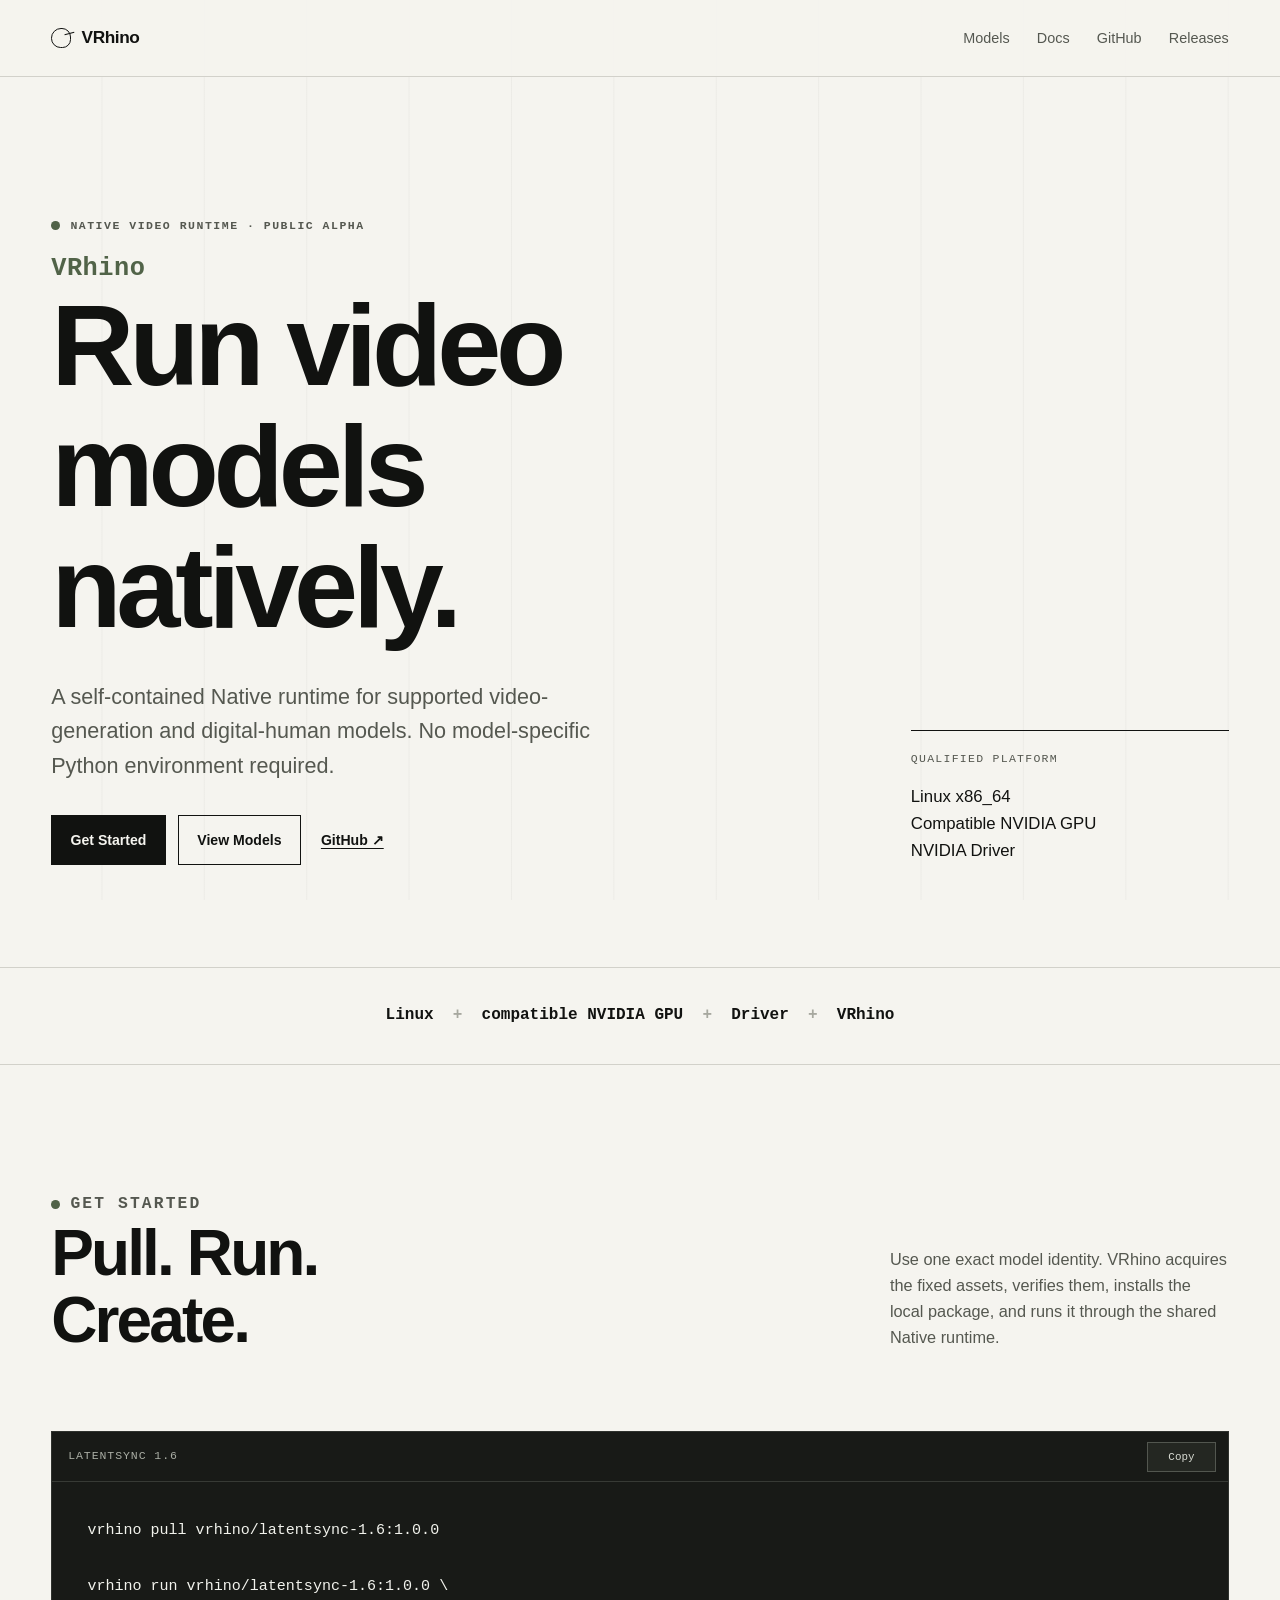
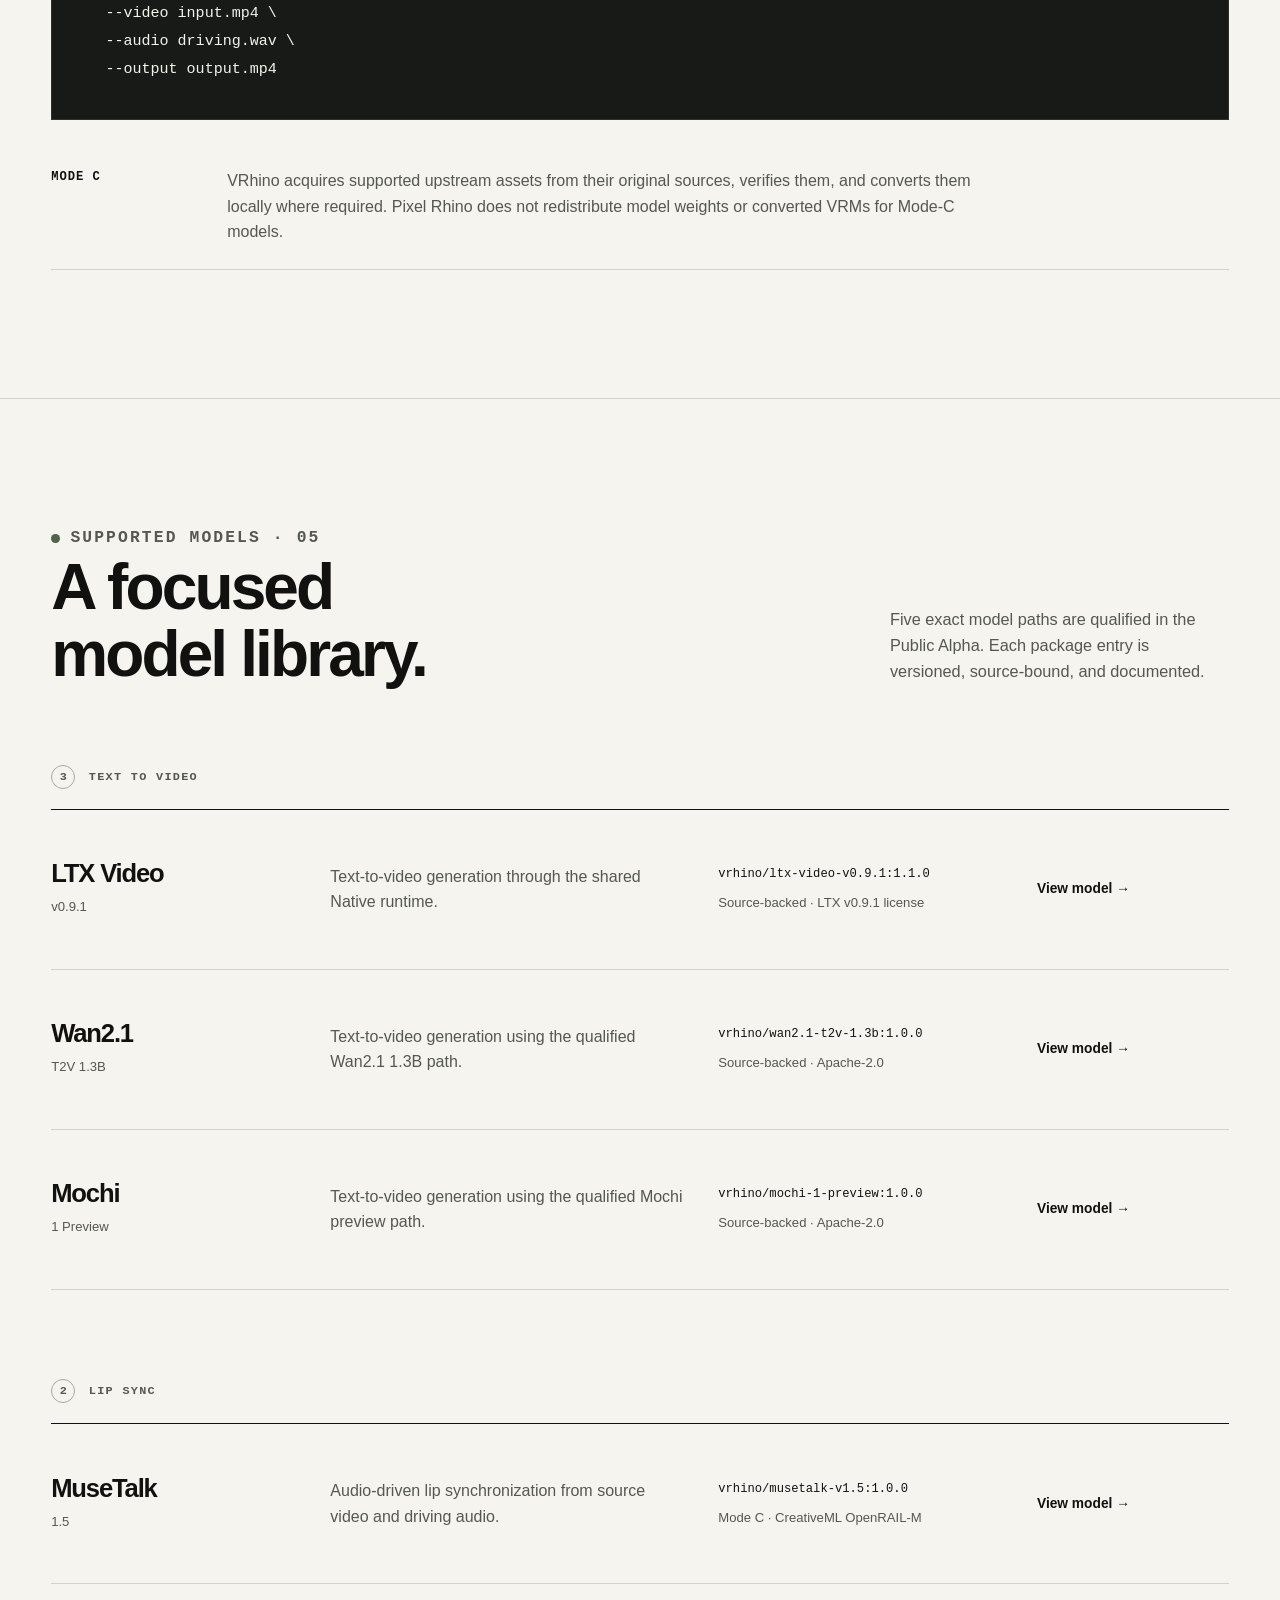
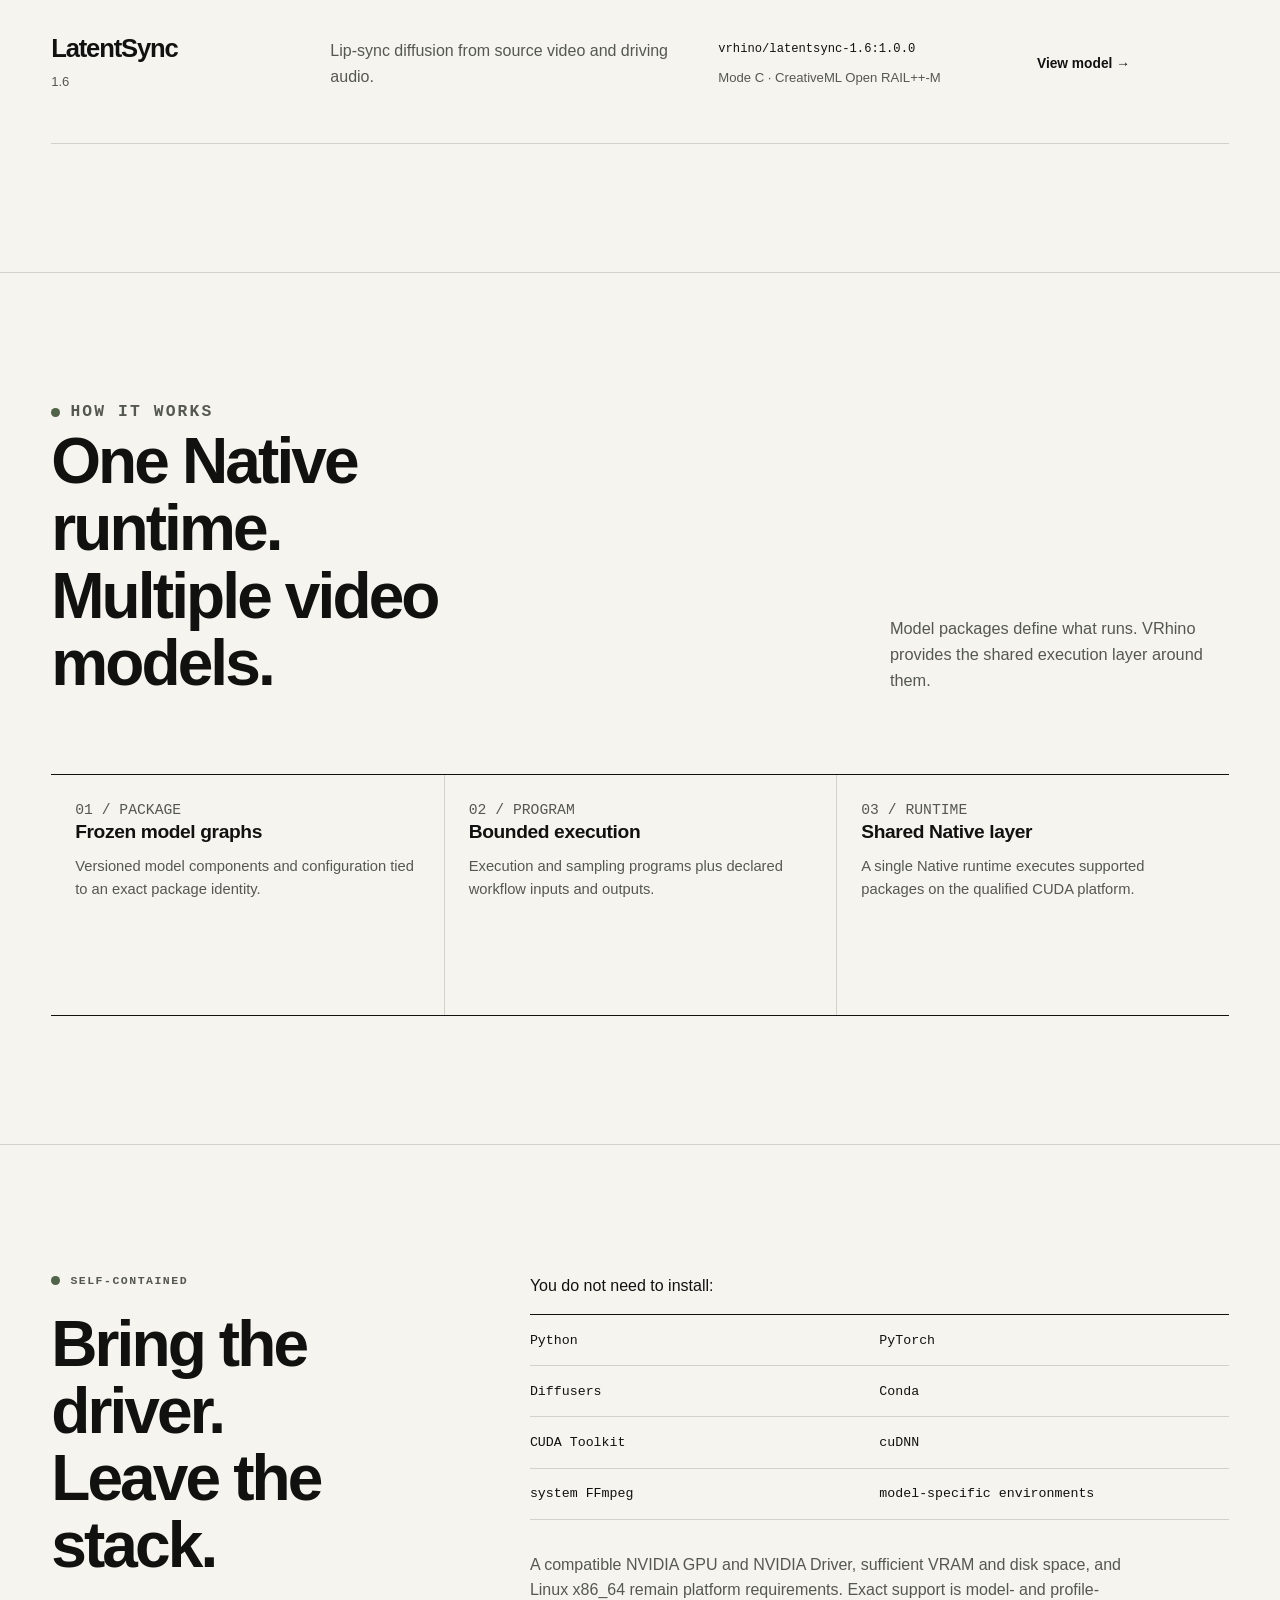
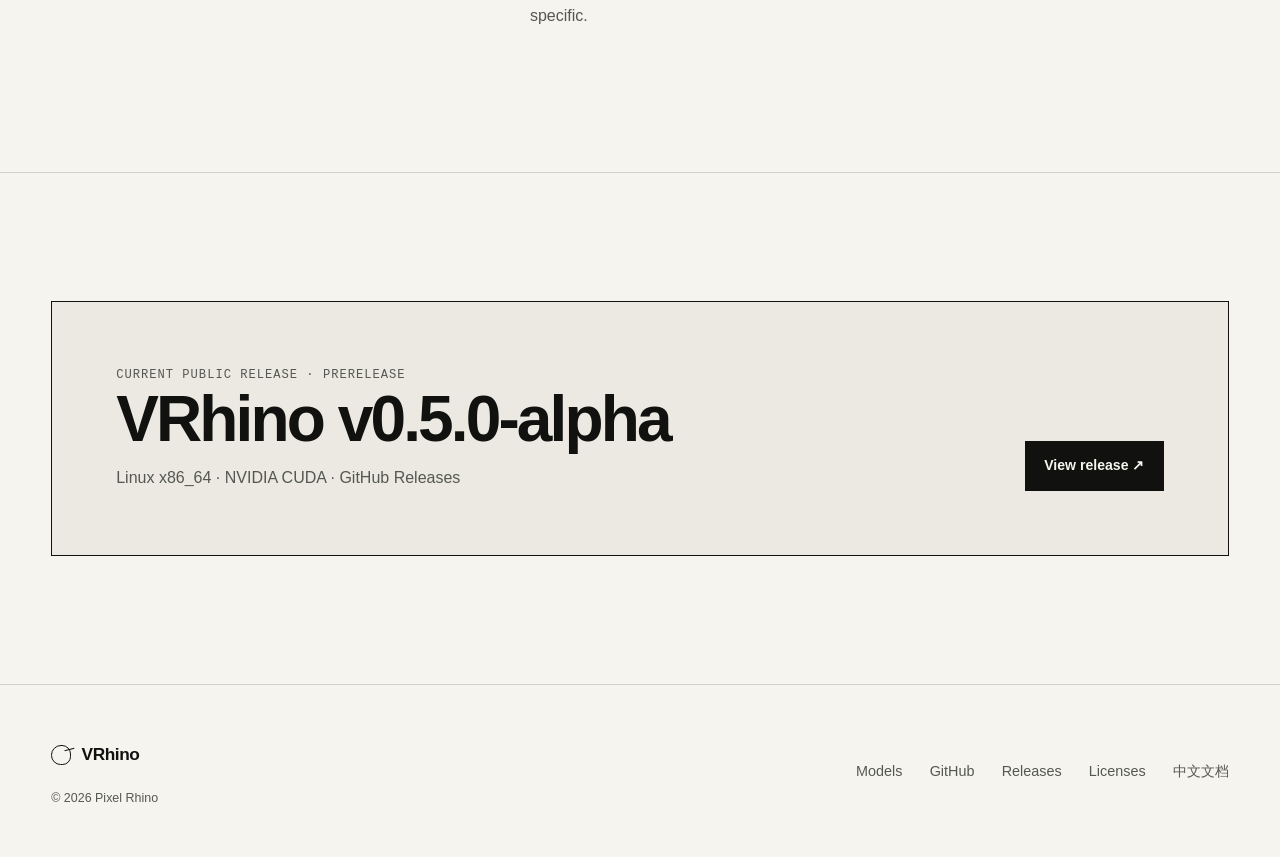
==== index.html @ a93d7f77 "site: launch VRhino website" ====
<!doctype html>
<html lang="en">
  <head>
    <meta charset="utf-8">
    <meta name="viewport" content="width=device-width, initial-scale=1">
    <title>VRhino — Native Runtime for Video Models</title>
    <meta name="description" content="Run supported video-generation and digital-human models through a self-contained Native runtime without Python or PyTorch.">
    <meta property="og:type" content="website">
    <meta property="og:site_name" content="VRhino">
    <meta property="og:title" content="VRhino — Native Runtime for Video Models">
    <meta property="og:description" content="Run supported video-generation and digital-human models through a self-contained Native runtime without Python or PyTorch.">
    <meta property="og:url" content="https://pixelrhino-ai.github.io/">
    <link rel="canonical" href="https://pixelrhino-ai.github.io/">
    <link rel="stylesheet" href="/assets/css/main.css">
    <script src="/assets/js/site.js" defer></script>
  </head>
  <body>
    <a class="skip-link" href="#main-content">Skip to content</a>
    <header class="site-header">
      <nav class="nav-shell" aria-label="Primary navigation">
        <a class="brand" href="/" aria-label="VRhino home"><span class="brand-mark" aria-hidden="true"></span>VRhino</a>
        <ul class="nav-links">
          <li><a href="#models">Models</a></li>
          <li><a href="https://github.com/pixelrhino-ai/vrhino">Docs</a></li>
          <li><a href="https://github.com/pixelrhino-ai/vrhino">GitHub</a></li>
          <li><a href="https://github.com/pixelrhino-ai/vrhino/releases">Releases</a></li>
        </ul>
      </nav>
    </header>

    <main id="main-content">
      <section class="hero shell" aria-labelledby="hero-title">
        <p class="eyebrow">Native video runtime · Public Alpha</p>
        <div class="hero-grid">
          <div>
            <h1 id="hero-title"><span class="hero-title-product">VRhino</span>Run video models natively.</h1>
            <p class="hero-copy">A self-contained Native runtime for supported video-generation and digital-human models. No model-specific Python environment required.</p>
            <div class="button-row">
              <a class="button" href="#get-started">Get Started</a>
              <a class="button button-secondary" href="#models">View Models</a>
              <a class="text-link" href="https://github.com/pixelrhino-ai/vrhino">GitHub ↗</a>
            </div>
          </div>
          <aside class="hero-aside" aria-label="Platform scope">
            <p class="aside-label">Qualified platform</p>
            <p>Linux x86_64<br>Compatible NVIDIA GPU<br>NVIDIA Driver</p>
          </aside>
        </div>
      </section>

      <div class="platform-strip">
        <div class="shell">
          <p class="platform-equation" aria-label="Linux plus compatible NVIDIA GPU plus Driver plus VRhino">
            <span>Linux</span><span aria-hidden="true">+</span><span>compatible NVIDIA GPU</span><span aria-hidden="true">+</span><span>Driver</span><span aria-hidden="true">+</span><span>VRhino</span>
          </p>
        </div>
      </div>

      <section class="section shell" id="get-started" aria-labelledby="get-started-title">
        <div class="section-heading">
          <div>
            <p class="eyebrow">Get started</p>
            <h2 id="get-started-title">Pull. Run. Create.</h2>
          </div>
          <p>Use one exact model identity. VRhino acquires the fixed assets, verifies them, installs the local package, and runs it through the shared Native runtime.</p>
        </div>
        <div class="terminal" data-copy>
          <div class="terminal-bar"><span>LatentSync 1.6</span><span class="terminal-dots" aria-hidden="true"><span></span><span></span><span></span></span></div>
          <pre><code>vrhino pull vrhino/latentsync-1.6:1.0.0

vrhino run vrhino/latentsync-1.6:1.0.0 \
  --video input.mp4 \
  --audio driving.wav \
  --output output.mp4</code></pre>
        </div>
        <div class="mode-note">
          <strong>Mode C</strong>
          <p>VRhino acquires supported upstream assets from their original sources, verifies them, and converts them locally where required. Pixel Rhino does not redistribute model weights or converted VRMs for Mode-C models.</p>
        </div>
      </section>

      <section class="section section-rule" id="models" aria-labelledby="models-title">
        <div class="shell">
          <div class="section-heading">
            <div>
              <p class="eyebrow">Supported models · 05</p>
              <h2 id="models-title">A focused model library.</h2>
            </div>
            <p>Five exact model paths are qualified in the Public Alpha. Each package entry is versioned, source-bound, and documented.</p>
          </div>

          <div class="category-block">
            <h3 class="category-heading"><span class="category-count" aria-hidden="true">3</span>TEXT TO VIDEO</h3>
            <div class="model-list">
              <article class="model-card">
                <div><h3><a href="/models/ltx-video/">LTX Video</a></h3><span class="model-version">v0.9.1</span></div>
                <p class="model-description">Text-to-video generation through the shared Native runtime.</p>
                <div><p class="model-identity">vrhino/ltx-video-v0.9.1:1.1.0</p><p class="model-meta">Source-backed · LTX v0.9.1 license</p></div>
                <a class="model-arrow" href="/models/ltx-video/" aria-label="View LTX Video details">View model →</a>
              </article>
              <article class="model-card">
                <div><h3><a href="/models/wan2.1/">Wan2.1</a></h3><span class="model-version">T2V 1.3B</span></div>
                <p class="model-description">Text-to-video generation using the qualified Wan2.1 1.3B path.</p>
                <div><p class="model-identity">vrhino/wan2.1-t2v-1.3b:1.0.0</p><p class="model-meta">Source-backed · Apache-2.0</p></div>
                <a class="model-arrow" href="/models/wan2.1/" aria-label="View Wan2.1 details">View model →</a>
              </article>
              <article class="model-card">
                <div><h3><a href="/models/mochi/">Mochi</a></h3><span class="model-version">1 Preview</span></div>
                <p class="model-description">Text-to-video generation using the qualified Mochi preview path.</p>
                <div><p class="model-identity">vrhino/mochi-1-preview:1.0.0</p><p class="model-meta">Source-backed · Apache-2.0</p></div>
                <a class="model-arrow" href="/models/mochi/" aria-label="View Mochi details">View model →</a>
              </article>
            </div>
          </div>

          <div class="category-block">
            <h3 class="category-heading"><span class="category-count" aria-hidden="true">2</span>LIP SYNC</h3>
            <div class="model-list">
              <article class="model-card">
                <div><h3><a href="/models/musetalk/">MuseTalk</a></h3><span class="model-version">1.5</span></div>
                <p class="model-description">Audio-driven lip synchronization from source video and driving audio.</p>
                <div><p class="model-identity">vrhino/musetalk-v1.5:1.0.0</p><p class="model-meta">Mode C · CreativeML OpenRAIL-M</p></div>
                <a class="model-arrow" href="/models/musetalk/" aria-label="View MuseTalk details">View model →</a>
              </article>
              <article class="model-card">
                <div><h3><a href="/models/latentsync/">LatentSync</a></h3><span class="model-version">1.6</span></div>
                <p class="model-description">Lip-sync diffusion from source video and driving audio.</p>
                <div><p class="model-identity">vrhino/latentsync-1.6:1.0.0</p><p class="model-meta">Mode C · CreativeML Open RAIL++-M</p></div>
                <a class="model-arrow" href="/models/latentsync/" aria-label="View LatentSync details">View model →</a>
              </article>
            </div>
          </div>
        </div>
      </section>

      <section class="section section-rule" aria-labelledby="runtime-title">
        <div class="shell">
          <div class="section-heading">
            <div>
              <p class="eyebrow">How it works</p>
              <h2 id="runtime-title">One Native runtime. Multiple video models.</h2>
            </div>
            <p>Model packages define what runs. VRhino provides the shared execution layer around them.</p>
          </div>
          <div class="architecture-grid">
            <article class="architecture-item">
              <p class="architecture-number">01 / PACKAGE</p>
              <h3>Frozen model graphs</h3>
              <p>Versioned model components and configuration tied to an exact package identity.</p>
            </article>
            <article class="architecture-item">
              <p class="architecture-number">02 / PROGRAM</p>
              <h3>Bounded execution</h3>
              <p>Execution and sampling programs plus declared workflow inputs and outputs.</p>
            </article>
            <article class="architecture-item">
              <p class="architecture-number">03 / RUNTIME</p>
              <h3>Shared Native layer</h3>
              <p>A single Native runtime executes supported packages on the qualified CUDA platform.</p>
            </article>
          </div>
        </div>
      </section>

      <section class="section section-rule" aria-labelledby="self-contained-title">
        <div class="shell no-install">
          <div>
            <p class="eyebrow">Self-contained</p>
            <h2 id="self-contained-title">Bring the driver. Leave the stack.</h2>
          </div>
          <div>
            <p>You do not need to install:</p>
            <ul class="dependency-grid">
              <li>Python</li>
              <li>PyTorch</li>
              <li>Diffusers</li>
              <li>Conda</li>
              <li>CUDA Toolkit</li>
              <li>cuDNN</li>
              <li>system FFmpeg</li>
              <li>model-specific environments</li>
            </ul>
            <p class="requirement-note">A compatible NVIDIA GPU and NVIDIA Driver, sufficient VRAM and disk space, and Linux x86_64 remain platform requirements. Exact support is model- and profile-specific.</p>
          </div>
        </div>
      </section>

      <section class="section section-rule" aria-labelledby="release-title">
        <div class="shell">
          <div class="release-panel">
            <div>
              <p class="release-meta">Current public release · Prerelease</p>
              <h2 id="release-title">VRhino v0.5.0-alpha</h2>
              <p>Linux x86_64 · NVIDIA CUDA · GitHub Releases</p>
            </div>
            <a class="button" href="https://github.com/pixelrhino-ai/vrhino/releases/tag/v0.5.0-alpha">View release ↗</a>
          </div>
        </div>
      </section>
    </main>

    <footer class="site-footer">
      <div class="shell footer-grid">
        <div>
          <a class="brand" href="/" aria-label="VRhino home"><span class="brand-mark" aria-hidden="true"></span>VRhino</a>
          <p class="footer-meta">© 2026 Pixel Rhino</p>
        </div>
        <ul class="footer-links">
          <li><a href="/models/">Models</a></li>
          <li><a href="https://github.com/pixelrhino-ai/vrhino">GitHub</a></li>
          <li><a href="https://github.com/pixelrhino-ai/vrhino/releases">Releases</a></li>
          <li><a href="https://github.com/pixelrhino-ai/vrhino/blob/4c1773b8f5300881dd2dc7cef0f7295a187a3596/licenses/VRHINO-BINARY-LICENSE.txt">Licenses</a></li>
          <li><a href="https://github.com/pixelrhino-ai/vrhino/blob/4c1773b8f5300881dd2dc7cef0f7295a187a3596/README.zh-CN.md" lang="zh-CN">中文文档</a></li>
        </ul>
      </div>
    </footer>
  </body>
</html>
---- assets/css/main.css ----
:root {
  color-scheme: light;
  --paper: #f5f4ef;
  --paper-strong: #ebe9e1;
  --ink: #111210;
  --ink-soft: #555850;
  --line: #d2d1ca;
  --line-strong: #a7a89f;
  --accent: #516348;
  --accent-soft: #e4e9df;
  --code: #181a17;
  --code-ink: #f2f3ed;
  --max-width: 1180px;
  --page-pad: clamp(1.25rem, 4vw, 4rem);
  --section-space: clamp(5rem, 10vw, 9rem);
  --sans: Inter, ui-sans-serif, -apple-system, BlinkMacSystemFont, "Segoe UI", sans-serif;
  --mono: "SFMono-Regular", Consolas, "Liberation Mono", monospace;
}

*,
*::before,
*::after {
  box-sizing: border-box;
}

html {
  scroll-behavior: smooth;
  scroll-padding-top: 6rem;
}

body {
  margin: 0;
  background: var(--paper);
  color: var(--ink);
  font-family: var(--sans);
  font-size: 1rem;
  line-height: 1.6;
  text-rendering: optimizeLegibility;
  -webkit-font-smoothing: antialiased;
}

body::before {
  position: fixed;
  z-index: -1;
  inset: 0;
  background-image: linear-gradient(to right, transparent calc(100% - 1px), rgba(17, 18, 16, 0.035) 1px);
  background-size: max(5rem, 8vw) 100%;
  content: "";
  pointer-events: none;
}

::selection {
  background: #cbd4c3;
  color: var(--ink);
}

a {
  color: inherit;
  text-decoration-thickness: 1px;
  text-underline-offset: 0.22em;
}

a:hover {
  color: var(--accent);
}

a:focus-visible,
button:focus-visible {
  border-radius: 2px;
  outline: 3px solid var(--accent);
  outline-offset: 4px;
}

img,
svg {
  display: block;
  max-width: 100%;
}

button,
input {
  font: inherit;
}

h1,
h2,
h3,
p,
ul,
dl,
dd,
pre {
  margin-top: 0;
}

h1,
h2,
h3 {
  font-weight: 560;
  letter-spacing: -0.045em;
  line-height: 1.05;
}

h1 {
  font-size: clamp(3.5rem, 9vw, 8.5rem);
}

h2 {
  font-size: clamp(2.25rem, 5vw, 4.75rem);
}

h3 {
  font-size: clamp(1.35rem, 2vw, 1.8rem);
}

code,
pre {
  font-family: var(--mono);
  font-variant-ligatures: none;
}

.skip-link {
  position: fixed;
  z-index: 100;
  top: 0.75rem;
  left: 0.75rem;
  padding: 0.65rem 0.9rem;
  transform: translateY(-160%);
  border: 1px solid var(--ink);
  background: var(--paper);
  color: var(--ink);
}

.skip-link:focus {
  transform: translateY(0);
}

.site-header {
  position: relative;
  z-index: 20;
  border-bottom: 1px solid var(--line);
  background: rgba(245, 244, 239, 0.94);
}

.nav-shell,
.shell {
  width: min(100%, calc(var(--max-width) + 2 * var(--page-pad)));
  margin-inline: auto;
  padding-inline: var(--page-pad);
}

.nav-shell {
  display: flex;
  min-height: 4.75rem;
  align-items: center;
  justify-content: space-between;
  gap: 2rem;
}

.brand {
  display: inline-flex;
  min-height: 2.75rem;
  align-items: center;
  gap: 0.65rem;
  font-size: 1.08rem;
  font-weight: 700;
  letter-spacing: -0.025em;
  text-decoration: none;
}

.brand-mark {
  position: relative;
  width: 1.25rem;
  height: 1.25rem;
  border: 1px solid var(--ink);
  border-radius: 50% 45% 42% 48%;
}

.brand-mark::after {
  position: absolute;
  top: 0.22rem;
  right: -0.32rem;
  width: 0.62rem;
  height: 0.34rem;
  transform: rotate(-15deg);
  border-top: 1px solid var(--ink);
  content: "";
}

.nav-links,
.footer-links,
.inline-links {
  display: flex;
  align-items: center;
  flex-wrap: wrap;
  gap: 0.45rem 1.7rem;
  margin: 0;
  padding: 0;
  list-style: none;
}

.nav-links a,
.footer-links a {
  color: var(--ink-soft);
  font-size: 0.9rem;
  font-weight: 540;
  text-decoration: none;
}

.nav-links a:hover,
.footer-links a:hover {
  color: var(--ink);
}

.eyebrow {
  display: flex;
  align-items: center;
  gap: 0.65rem;
  margin-bottom: 1.35rem;
  color: var(--ink-soft);
  font-family: var(--mono);
  font-size: 0.72rem;
  font-weight: 600;
  letter-spacing: 0.13em;
  line-height: 1.4;
  text-transform: uppercase;
}

.eyebrow::before {
  width: 0.55rem;
  height: 0.55rem;
  border-radius: 50%;
  background: var(--accent);
  content: "";
}

.hero {
  padding-top: clamp(5rem, 11vw, 10rem);
  padding-bottom: clamp(4rem, 8vw, 7rem);
}

.hero-grid {
  display: grid;
  grid-template-columns: minmax(0, 1fr) minmax(15rem, 0.42fr);
  align-items: end;
  gap: clamp(3rem, 8vw, 8rem);
}

.hero h1 {
  max-width: 10ch;
  margin-bottom: 2rem;
}

.hero-title-product {
  display: block;
  margin-bottom: 0.15em;
  color: var(--accent);
  font-family: var(--mono);
  font-size: 0.22em;
  font-weight: 600;
  letter-spacing: 0.02em;
  line-height: 1;
}

.hero-copy {
  max-width: 36rem;
  margin-bottom: 2rem;
  color: var(--ink-soft);
  font-size: clamp(1.08rem, 1.7vw, 1.35rem);
}

.hero-aside {
  padding-top: 1.15rem;
  border-top: 1px solid var(--ink);
}

.aside-label {
  margin-bottom: 1rem;
  color: var(--ink-soft);
  font-family: var(--mono);
  font-size: 0.72rem;
  letter-spacing: 0.11em;
  text-transform: uppercase;
}

.hero-aside p:last-child {
  margin-bottom: 0;
  font-size: 1.05rem;
}

.button-row {
  display: flex;
  align-items: center;
  flex-wrap: wrap;
  gap: 0.75rem;
}

.button {
  display: inline-flex;
  min-height: 3.1rem;
  align-items: center;
  justify-content: center;
  padding: 0.7rem 1.15rem;
  border: 1px solid var(--ink);
  background: var(--ink);
  color: var(--paper);
  font-size: 0.88rem;
  font-weight: 650;
  text-decoration: none;
}

.button:hover {
  background: var(--accent);
  color: #fff;
}

.button-secondary {
  background: transparent;
  color: var(--ink);
}

.button-secondary:hover {
  border-color: var(--accent);
  background: var(--accent-soft);
  color: var(--ink);
}

.text-link {
  display: inline-flex;
  min-height: 2.75rem;
  align-items: center;
  padding-inline: 0.5rem;
  font-size: 0.88rem;
  font-weight: 620;
}

.platform-strip {
  border-block: 1px solid var(--line);
}

.platform-equation {
  display: flex;
  min-height: 6rem;
  align-items: center;
  justify-content: center;
  flex-wrap: wrap;
  gap: 0.7rem 1.2rem;
  margin: 0;
  padding-block: 1.25rem;
  font-family: var(--mono);
  font-size: clamp(0.82rem, 1.5vw, 1rem);
  font-weight: 600;
  text-align: center;
}

.platform-equation span:nth-child(even) {
  color: var(--line-strong);
}

.section {
  padding-block: var(--section-space);
}

.section-rule {
  border-top: 1px solid var(--line);
}

.section-heading {
  display: grid;
  grid-template-columns: minmax(0, 0.7fr) minmax(18rem, 0.3fr);
  gap: 3rem;
  margin-bottom: clamp(3rem, 6vw, 5.5rem);
}

.section-heading h2 {
  max-width: 12ch;
  margin-bottom: 0;
}

.section-heading p {
  align-self: end;
  margin-bottom: 0.25rem;
  color: var(--ink-soft);
  font-size: 1.02rem;
}

.terminal {
  position: relative;
  overflow: hidden;
  border: 1px solid #2f322e;
  background: var(--code);
  color: var(--code-ink);
}

.terminal-bar {
  display: flex;
  min-height: 3.1rem;
  align-items: center;
  justify-content: space-between;
  padding: 0.75rem 1rem;
  border-bottom: 1px solid #373a35;
  color: #aaaea5;
  font-family: var(--mono);
  font-size: 0.72rem;
  letter-spacing: 0.08em;
  text-transform: uppercase;
}

.terminal-dots {
  display: flex;
  gap: 0.35rem;
}

.terminal-dots span {
  width: 0.42rem;
  height: 0.42rem;
  border-radius: 50%;
  background: #64685f;
}

.terminal pre {
  overflow-x: auto;
  margin: 0;
  padding: clamp(1.25rem, 3vw, 2.2rem);
  font-size: clamp(0.77rem, 1.3vw, 0.94rem);
  line-height: 1.85;
  scrollbar-color: #74786e var(--code);
}

.terminal .prompt {
  color: #899f7c;
  user-select: none;
}

.copy-button {
  position: absolute;
  top: 0.62rem;
  right: 0.75rem;
  min-width: 4.3rem;
  min-height: 1.9rem;
  padding: 0.25rem 0.6rem;
  border: 1px solid #52564f;
  background: #242722;
  color: #d8dbd3;
  cursor: pointer;
  font-family: var(--mono);
  font-size: 0.68rem;
}

.copy-button:hover {
  border-color: #7c8177;
  color: #fff;
}

.mode-note {
  display: grid;
  grid-template-columns: 9rem minmax(0, 1fr);
  gap: 2rem;
  margin-top: 1.5rem;
  padding: 1.5rem 0;
  border-bottom: 1px solid var(--line);
}

.mode-note strong {
  font-family: var(--mono);
  font-size: 0.76rem;
  letter-spacing: 0.08em;
  text-transform: uppercase;
}

.mode-note p {
  max-width: 48rem;
  margin-bottom: 0;
  color: var(--ink-soft);
}

.category-block + .category-block {
  margin-top: clamp(4rem, 7vw, 6rem);
}

.category-heading {
  display: flex;
  align-items: center;
  gap: 0.85rem;
  margin-bottom: 1.25rem;
  color: var(--ink-soft);
  font-family: var(--mono);
  font-size: 0.74rem;
  letter-spacing: 0.11em;
}

.category-count {
  display: inline-grid;
  width: 1.5rem;
  height: 1.5rem;
  place-items: center;
  border: 1px solid var(--line-strong);
  border-radius: 50%;
  letter-spacing: 0;
}

.model-list {
  border-top: 1px solid var(--ink);
}

.model-card {
  display: grid;
  grid-template-columns: minmax(10rem, 0.25fr) minmax(14rem, 0.36fr) minmax(15rem, 0.29fr) auto;
  align-items: center;
  gap: 2rem;
  min-height: 10rem;
  padding-block: 1.65rem;
  border-bottom: 1px solid var(--line);
}

.model-card h3 {
  margin-bottom: 0.4rem;
}

.model-card h3 a {
  text-decoration: none;
}

.model-version,
.model-meta {
  color: var(--ink-soft);
  font-size: 0.82rem;
}

.model-description {
  margin-bottom: 0;
  color: var(--ink-soft);
}

.model-identity {
  overflow-wrap: anywhere;
  margin-bottom: 0.55rem;
  font-family: var(--mono);
  font-size: 0.76rem;
  line-height: 1.5;
}

.model-meta {
  margin-bottom: 0;
}

.model-arrow {
  white-space: nowrap;
  font-size: 0.86rem;
  font-weight: 650;
  text-decoration: none;
}

.architecture-grid {
  display: grid;
  grid-template-columns: repeat(3, minmax(0, 1fr));
  border-block: 1px solid var(--ink);
}

.architecture-item {
  min-height: 15rem;
  padding: 1.5rem;
}

.architecture-item + .architecture-item {
  border-left: 1px solid var(--line);
}

.architecture-number {
  margin-bottom: 4rem;
  color: var(--accent);
  font-family: var(--mono);
  font-size: 0.74rem;
}

.architecture-item h3 {
  margin-bottom: 0.75rem;
  font-size: 1.2rem;
  letter-spacing: -0.02em;
}

.architecture-item p {
  margin-bottom: 0;
  color: var(--ink-soft);
  font-size: 0.92rem;
}

.no-install {
  display: grid;
  grid-template-columns: minmax(16rem, 0.35fr) minmax(0, 0.65fr);
  gap: clamp(3rem, 8vw, 8rem);
  align-items: start;
}

.no-install h2 {
  max-width: 9ch;
}

.dependency-grid {
  display: grid;
  grid-template-columns: repeat(2, minmax(0, 1fr));
  margin: 0 0 2rem;
  padding: 0;
  border-top: 1px solid var(--ink);
  list-style: none;
}

.dependency-grid li {
  padding: 0.9rem 0;
  border-bottom: 1px solid var(--line);
  font-family: var(--mono);
  font-size: 0.83rem;
}

.dependency-grid li:nth-child(odd) {
  padding-right: 1rem;
}

.requirement-note {
  max-width: 38rem;
  color: var(--ink-soft);
}

.release-panel {
  display: grid;
  grid-template-columns: minmax(0, 1fr) auto;
  align-items: end;
  gap: 3rem;
  padding: clamp(2rem, 5vw, 4rem);
  border: 1px solid var(--ink);
  background: var(--paper-strong);
}

.release-panel h2 {
  margin-bottom: 0.75rem;
}

.release-panel p {
  margin-bottom: 0;
  color: var(--ink-soft);
}

.release-meta {
  margin-bottom: 0.85rem;
  font-family: var(--mono);
  font-size: 0.76rem;
  letter-spacing: 0.08em;
  text-transform: uppercase;
}

.site-footer {
  padding-block: 3rem;
  border-top: 1px solid var(--line);
}

.footer-grid {
  display: grid;
  grid-template-columns: 1fr auto;
  align-items: center;
  gap: 2rem;
}

.footer-meta {
  margin: 0.75rem 0 0;
  color: var(--ink-soft);
  font-size: 0.78rem;
}

/* Model library and detail pages */
.page-hero {
  padding-block: clamp(4.5rem, 9vw, 8rem) clamp(3.5rem, 7vw, 6rem);
  border-bottom: 1px solid var(--line);
}

.page-hero h1 {
  max-width: 12ch;
  margin-bottom: 1.35rem;
  font-size: clamp(3rem, 7.5vw, 7rem);
}

.page-intro {
  max-width: 46rem;
  margin-bottom: 0;
  color: var(--ink-soft);
  font-size: clamp(1.08rem, 1.8vw, 1.3rem);
}

.breadcrumb {
  margin-bottom: 2.5rem;
  color: var(--ink-soft);
  font-family: var(--mono);
  font-size: 0.75rem;
}

.breadcrumb a {
  text-decoration: none;
}

.detail-labels {
  display: flex;
  flex-wrap: wrap;
  gap: 0.5rem;
  margin-top: 2rem;
}

.label {
  padding: 0.38rem 0.65rem;
  border: 1px solid var(--line-strong);
  color: var(--ink-soft);
  font-family: var(--mono);
  font-size: 0.68rem;
  letter-spacing: 0.06em;
  text-transform: uppercase;
}

.model-detail {
  display: grid;
  grid-template-columns: minmax(14rem, 0.28fr) minmax(0, 0.72fr);
  gap: clamp(3rem, 8vw, 8rem);
  padding-block: clamp(4rem, 8vw, 7rem);
}

.detail-sidebar {
  align-self: start;
}

.detail-sidebar dl {
  margin: 0;
  border-top: 1px solid var(--ink);
}

.detail-sidebar dt {
  padding-top: 1rem;
  color: var(--ink-soft);
  font-family: var(--mono);
  font-size: 0.68rem;
  letter-spacing: 0.08em;
  text-transform: uppercase;
}

.detail-sidebar dd {
  overflow-wrap: anywhere;
  margin: 0;
  padding: 0.3rem 0 1rem;
  border-bottom: 1px solid var(--line);
  font-size: 0.88rem;
}

.detail-sidebar code {
  font-size: 0.78rem;
}

.detail-content {
  min-width: 0;
}

.detail-content > section + section {
  margin-top: 4.5rem;
}

.detail-content h2 {
  margin-bottom: 1.25rem;
  font-size: clamp(1.8rem, 3.5vw, 3rem);
}

.detail-content p,
.detail-content li {
  max-width: 49rem;
  color: var(--ink-soft);
}

.detail-content ul {
  padding-left: 1.25rem;
}

.detail-content .terminal {
  margin-top: 1.5rem;
}

.resource-links {
  display: grid;
  grid-template-columns: repeat(2, minmax(0, 1fr));
  margin: 0;
  padding: 0;
  border-top: 1px solid var(--ink);
  list-style: none;
}

.resource-links li {
  border-bottom: 1px solid var(--line);
}

.resource-links li:nth-child(odd) {
  border-right: 1px solid var(--line);
}

.resource-links a {
  display: flex;
  min-height: 4.2rem;
  align-items: center;
  justify-content: space-between;
  gap: 1rem;
  padding: 0.75rem 1rem;
  color: var(--ink);
  font-size: 0.88rem;
  font-weight: 600;
  text-decoration: none;
}

.resource-links a::after {
  content: "↗";
}

.resource-links a:hover {
  background: var(--accent-soft);
}

.back-link {
  display: inline-flex;
  min-height: 2.75rem;
  align-items: center;
  gap: 0.6rem;
  font-size: 0.88rem;
  font-weight: 620;
  text-decoration: none;
}

.back-link::before {
  content: "←";
}

.not-found {
  display: grid;
  min-height: calc(100vh - 4.8rem);
  place-items: center;
  padding-block: 5rem;
}

.not-found-inner {
  width: 100%;
}

.not-found-code {
  margin-bottom: 1rem;
  color: var(--accent);
  font-family: var(--mono);
  font-size: 0.8rem;
  letter-spacing: 0.1em;
}

.not-found h1 {
  margin-bottom: 1.5rem;
  font-size: clamp(3.2rem, 8vw, 7rem);
}

.not-found p {
  margin-bottom: 2rem;
  color: var(--ink-soft);
  font-size: 1.15rem;
}

@media (max-width: 900px) {
  .hero-grid,
  .section-heading,
  .no-install,
  .model-detail {
    grid-template-columns: 1fr;
  }

  .hero-aside {
    max-width: 34rem;
  }

  .section-heading {
    gap: 1.5rem;
  }

  .section-heading p {
    max-width: 36rem;
  }

  .model-card {
    grid-template-columns: minmax(10rem, 0.33fr) minmax(14rem, 0.4fr) auto;
  }

  .model-card .model-description {
    display: none;
  }

  .detail-sidebar {
    max-width: 38rem;
  }
}

@media (max-width: 720px) {
  .nav-shell {
    min-height: auto;
    align-items: flex-start;
    flex-direction: column;
    gap: 0.65rem;
    padding-block: 1rem;
  }

  .nav-links {
    width: 100%;
    justify-content: space-between;
    gap: 0.4rem 0.9rem;
  }

  .nav-links a {
    display: inline-flex;
    min-height: 2.75rem;
    align-items: center;
  }

  .footer-links a {
    display: inline-flex;
    min-height: 2.75rem;
    align-items: center;
  }

  .hero {
    padding-top: 4.5rem;
  }

  .model-card {
    grid-template-columns: 1fr auto;
    gap: 1.3rem;
  }

  .model-card > div:nth-child(3) {
    grid-column: 1 / -1;
    grid-row: 2;
  }

  .architecture-grid {
    grid-template-columns: 1fr;
  }

  .architecture-item {
    min-height: 0;
  }

  .architecture-item + .architecture-item {
    border-top: 1px solid var(--line);
    border-left: 0;
  }

  .architecture-number {
    margin-bottom: 2rem;
  }

  .release-panel,
  .footer-grid {
    grid-template-columns: 1fr;
  }

  .resource-links {
    grid-template-columns: 1fr;
  }

  .resource-links li:nth-child(odd) {
    border-right: 0;
  }
}

@media (max-width: 480px) {
  :root {
    --page-pad: 1.15rem;
  }

  body::before {
    display: none;
  }

  .nav-links {
    display: grid;
    grid-template-columns: repeat(4, auto);
  }

  .nav-links li:nth-child(3) {
    display: none;
  }

  .nav-links a {
    font-size: 0.82rem;
  }

  .hero h1 {
    font-size: clamp(3.15rem, 16vw, 4.3rem);
  }

  .button-row {
    align-items: stretch;
  }

  .button {
    flex: 1 1 8.8rem;
  }

  .text-link {
    flex-basis: 100%;
  }

  .platform-equation {
    align-items: stretch;
    flex-direction: column;
    gap: 0.4rem;
  }

  .platform-equation span:nth-child(even) {
    height: 0.65rem;
    font-size: 0;
  }

  .platform-equation span:nth-child(even)::before {
    font-size: 0.8rem;
    content: "+";
  }

  .mode-note {
    grid-template-columns: 1fr;
    gap: 0.65rem;
  }

  .model-card {
    grid-template-columns: 1fr;
  }

  .model-card > div:nth-child(3),
  .model-arrow {
    grid-column: 1;
    grid-row: auto;
  }

  .model-arrow {
    min-height: 2.75rem;
  }

  .dependency-grid {
    grid-template-columns: 1fr;
  }

  .dependency-grid li:nth-child(odd) {
    padding-right: 0;
  }

  .footer-links {
    align-items: flex-start;
    flex-direction: column;
  }
}

@media (prefers-reduced-motion: reduce) {
  html {
    scroll-behavior: auto;
  }

  *,
  *::before,
  *::after {
    scroll-behavior: auto !important;
    transition-duration: 0.01ms !important;
  }
}
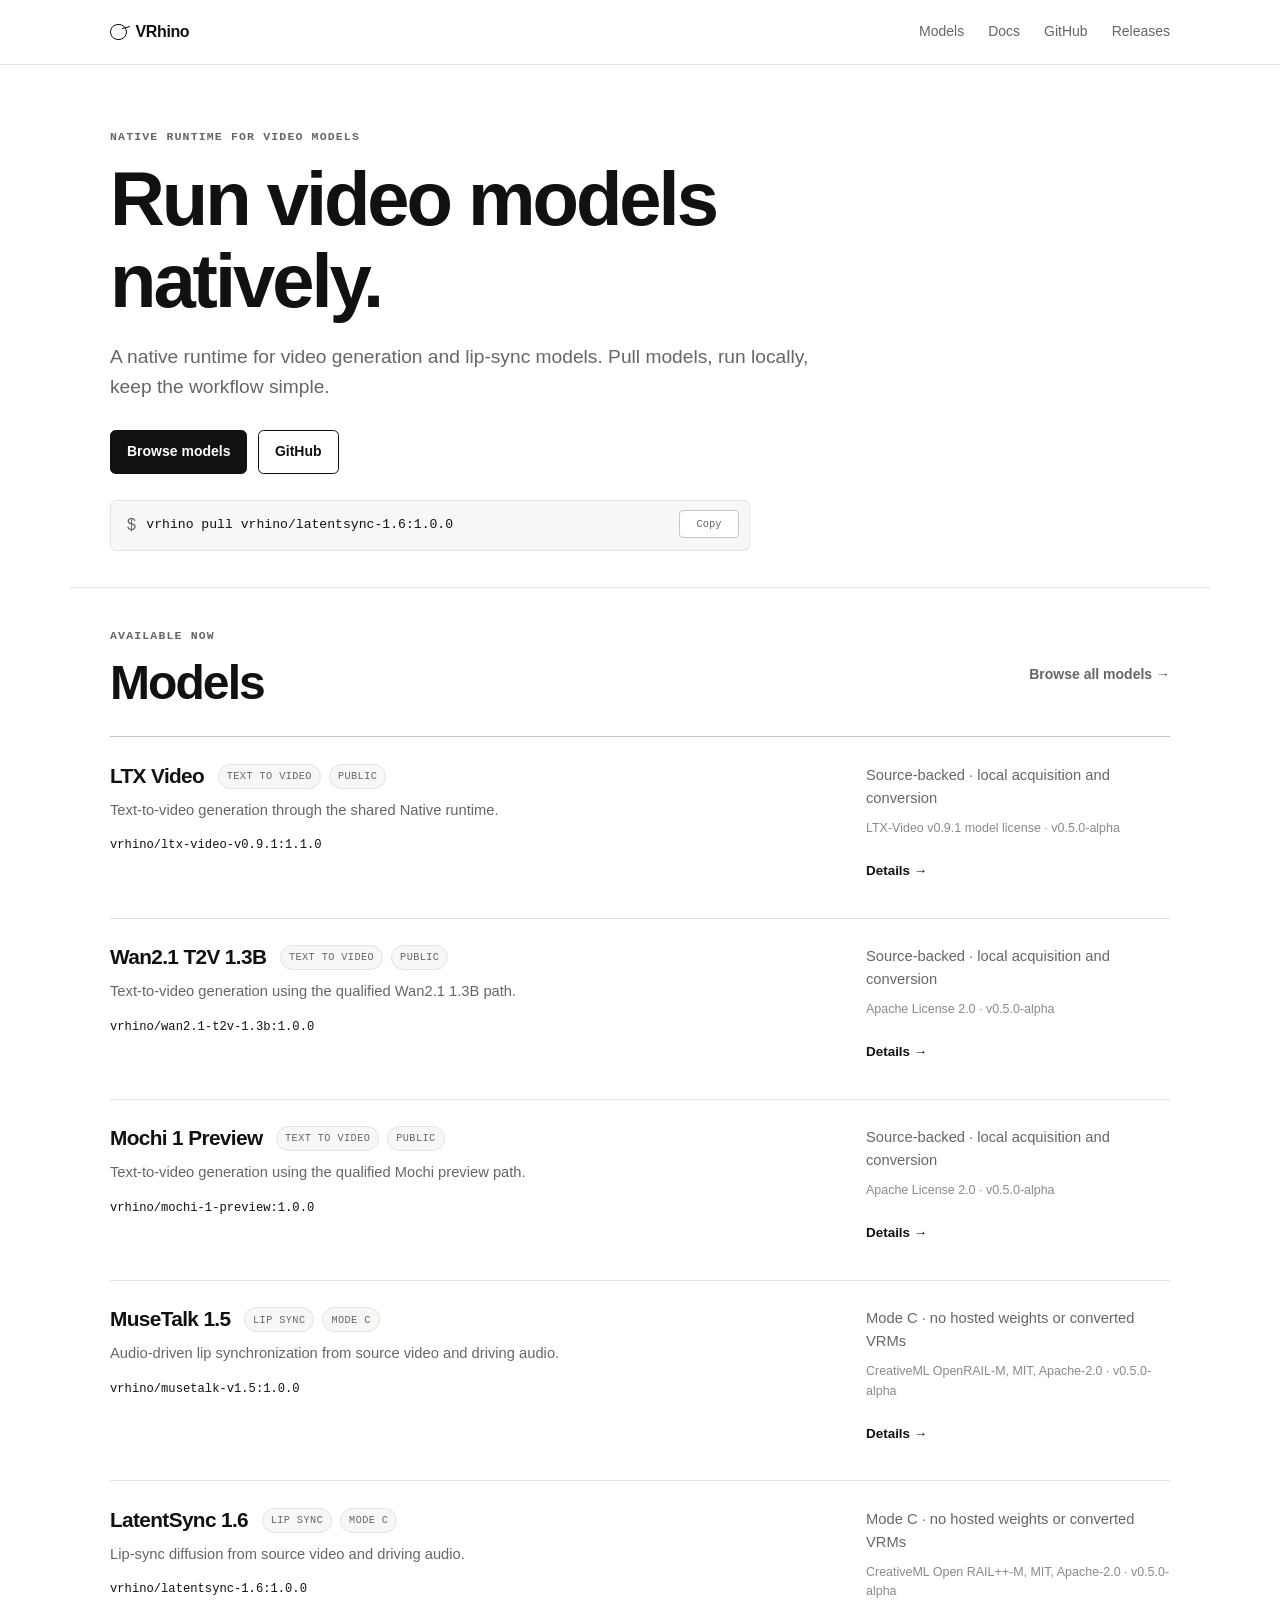
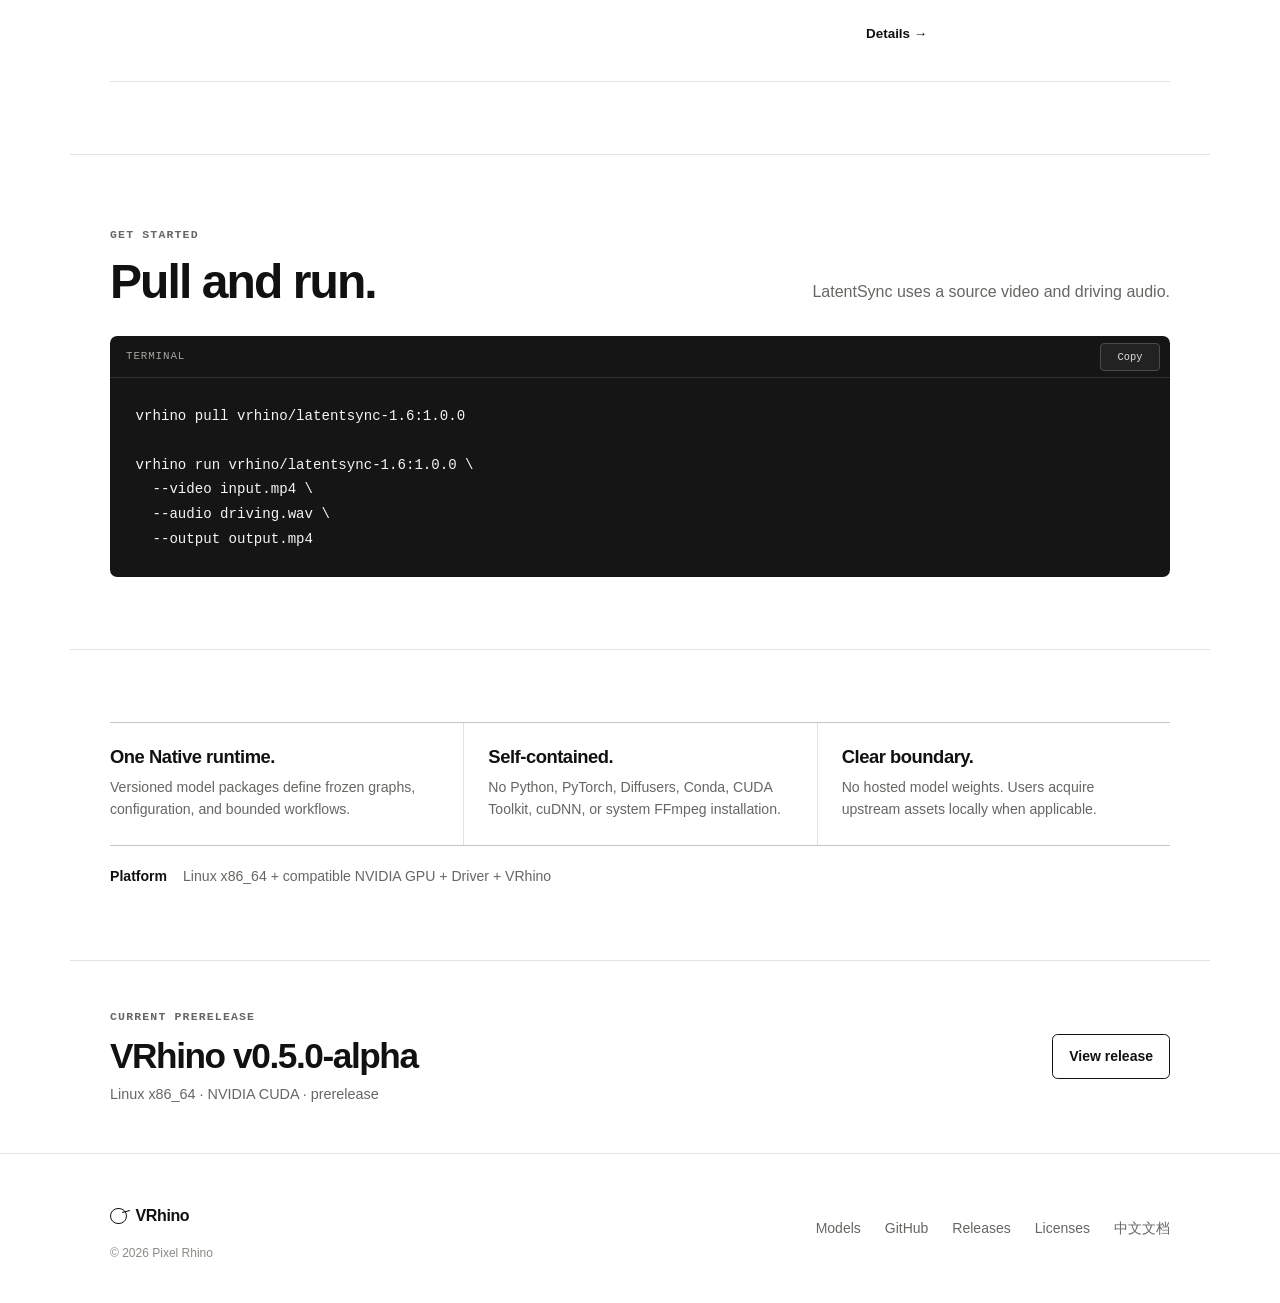
==== commit b39914ad: "site: simplify homepage and models" ====
--- a/index.html
+++ b/index.html
@@ -20,7 +20,7 @@
       <nav class="nav-shell" aria-label="Primary navigation">
         <a class="brand" href="/" aria-label="VRhino home"><span class="brand-mark" aria-hidden="true"></span>VRhino</a>
         <ul class="nav-links">
-          <li><a href="#models">Models</a></li>
+          <li><a href="/models/">Models</a></li>
           <li><a href="https://github.com/pixelrhino-ai/vrhino">Docs</a></li>
           <li><a href="https://github.com/pixelrhino-ai/vrhino">GitHub</a></li>
           <li><a href="https://github.com/pixelrhino-ai/vrhino/releases">Releases</a></li>
@@ -29,43 +29,80 @@
     </header>
 
     <main id="main-content">
-      <section class="hero shell" aria-labelledby="hero-title">
-        <p class="eyebrow">Native video runtime · Public Alpha</p>
-        <div class="hero-grid">
-          <div>
-            <h1 id="hero-title"><span class="hero-title-product">VRhino</span>Run video models natively.</h1>
-            <p class="hero-copy">A self-contained Native runtime for supported video-generation and digital-human models. No model-specific Python environment required.</p>
-            <div class="button-row">
-              <a class="button" href="#get-started">Get Started</a>
-              <a class="button button-secondary" href="#models">View Models</a>
-              <a class="text-link" href="https://github.com/pixelrhino-ai/vrhino">GitHub ↗</a>
-            </div>
-          </div>
-          <aside class="hero-aside" aria-label="Platform scope">
-            <p class="aside-label">Qualified platform</p>
-            <p>Linux x86_64<br>Compatible NVIDIA GPU<br>NVIDIA Driver</p>
-          </aside>
+      <section class="home-hero shell" aria-labelledby="hero-title">
+        <p class="overline">Native runtime for video models</p>
+        <h1 id="hero-title">Run video models natively.</h1>
+        <p class="hero-summary">A native runtime for video generation and lip-sync models. Pull models, run locally, keep the workflow simple.</p>
+        <div class="button-row">
+          <a class="button" href="/models/">Browse models</a>
+          <a class="button button-secondary" href="https://github.com/pixelrhino-ai/vrhino">GitHub</a>
+        </div>
+        <div class="hero-command" data-copy>
+          <span aria-hidden="true">$</span>
+          <code>vrhino pull vrhino/latentsync-1.6:1.0.0</code>
         </div>
       </section>
 
-      <div class="platform-strip">
-        <div class="shell">
-          <p class="platform-equation" aria-label="Linux plus compatible NVIDIA GPU plus Driver plus VRhino">
-            <span>Linux</span><span aria-hidden="true">+</span><span>compatible NVIDIA GPU</span><span aria-hidden="true">+</span><span>Driver</span><span aria-hidden="true">+</span><span>VRhino</span>
-          </p>
+      <section class="models-section shell" id="models" aria-labelledby="models-title">
+        <div class="section-header compact-header">
+          <div>
+            <p class="overline">Available now</p>
+            <h2 id="models-title">Models</h2>
+          </div>
+          <a class="quiet-link" href="/models/">Browse all models →</a>
         </div>
-      </div>
 
-      <section class="section shell" id="get-started" aria-labelledby="get-started-title">
-        <div class="section-heading">
-          <div>
-            <p class="eyebrow">Get started</p>
-            <h2 id="get-started-title">Pull. Run. Create.</h2>
-          </div>
-          <p>Use one exact model identity. VRhino acquires the fixed assets, verifies them, installs the local package, and runs it through the shared Native runtime.</p>
+        <div class="model-list" data-model-list data-source="/data/models.json">
+          <article class="model-entry" data-model-id="vrhino/ltx-video-v0.9.1:1.1.0" data-category="TEXT TO VIDEO">
+            <div class="model-entry-main">
+              <div class="model-title-line"><h3><a href="/models/ltx-video/">LTX Video</a></h3><span class="tag">Text to Video</span><span class="tag">Public</span></div>
+              <p>Text-to-video generation through the shared Native runtime.</p>
+              <code class="model-id">vrhino/ltx-video-v0.9.1:1.1.0</code>
+            </div>
+            <div class="model-entry-side"><p>Source-backed · local acquisition and conversion</p><p class="model-terms">LTX-Video v0.9.1 model license · v0.5.0-alpha</p><a class="model-link" href="/models/ltx-video/">Details →</a></div>
+          </article>
+          <article class="model-entry" data-model-id="vrhino/wan2.1-t2v-1.3b:1.0.0" data-category="TEXT TO VIDEO">
+            <div class="model-entry-main">
+              <div class="model-title-line"><h3><a href="/models/wan2.1/">Wan2.1 T2V 1.3B</a></h3><span class="tag">Text to Video</span><span class="tag">Public</span></div>
+              <p>Text-to-video generation using the qualified Wan2.1 1.3B path.</p>
+              <code class="model-id">vrhino/wan2.1-t2v-1.3b:1.0.0</code>
+            </div>
+            <div class="model-entry-side"><p>Source-backed · local acquisition and conversion</p><p class="model-terms">Apache License 2.0 · v0.5.0-alpha</p><a class="model-link" href="/models/wan2.1/">Details →</a></div>
+          </article>
+          <article class="model-entry" data-model-id="vrhino/mochi-1-preview:1.0.0" data-category="TEXT TO VIDEO">
+            <div class="model-entry-main">
+              <div class="model-title-line"><h3><a href="/models/mochi/">Mochi 1 Preview</a></h3><span class="tag">Text to Video</span><span class="tag">Public</span></div>
+              <p>Text-to-video generation using the qualified Mochi preview path.</p>
+              <code class="model-id">vrhino/mochi-1-preview:1.0.0</code>
+            </div>
+            <div class="model-entry-side"><p>Source-backed · local acquisition and conversion</p><p class="model-terms">Apache License 2.0 · v0.5.0-alpha</p><a class="model-link" href="/models/mochi/">Details →</a></div>
+          </article>
+          <article class="model-entry" data-model-id="vrhino/musetalk-v1.5:1.0.0" data-category="LIP SYNC">
+            <div class="model-entry-main">
+              <div class="model-title-line"><h3><a href="/models/musetalk/">MuseTalk 1.5</a></h3><span class="tag">Lip Sync</span><span class="tag">Mode C</span></div>
+              <p>Audio-driven lip synchronization from source video and driving audio.</p>
+              <code class="model-id">vrhino/musetalk-v1.5:1.0.0</code>
+            </div>
+            <div class="model-entry-side"><p>Mode C · no hosted weights or converted VRMs</p><p class="model-terms">CreativeML OpenRAIL-M, MIT, Apache-2.0 · v0.5.0-alpha</p><a class="model-link" href="/models/musetalk/">Details →</a></div>
+          </article>
+          <article class="model-entry" data-model-id="vrhino/latentsync-1.6:1.0.0" data-category="LIP SYNC">
+            <div class="model-entry-main">
+              <div class="model-title-line"><h3><a href="/models/latentsync/">LatentSync 1.6</a></h3><span class="tag">Lip Sync</span><span class="tag">Mode C</span></div>
+              <p>Lip-sync diffusion from source video and driving audio.</p>
+              <code class="model-id">vrhino/latentsync-1.6:1.0.0</code>
+            </div>
+            <div class="model-entry-side"><p>Mode C · no hosted weights or converted VRMs</p><p class="model-terms">CreativeML Open RAIL++-M, MIT, Apache-2.0 · v0.5.0-alpha</p><a class="model-link" href="/models/latentsync/">Details →</a></div>
+          </article>
+        </div>
+      </section>
+
+      <section class="compact-section shell" id="get-started" aria-labelledby="get-started-title">
+        <div class="section-header">
+          <div><p class="overline">Get started</p><h2 id="get-started-title">Pull and run.</h2></div>
+          <p>LatentSync uses a source video and driving audio.</p>
         </div>
         <div class="terminal" data-copy>
-          <div class="terminal-bar"><span>LatentSync 1.6</span><span class="terminal-dots" aria-hidden="true"><span></span><span></span><span></span></span></div>
+          <div class="terminal-bar"><span>Terminal</span></div>
           <pre><code>vrhino pull vrhino/latentsync-1.6:1.0.0
 
 vrhino run vrhino/latentsync-1.6:1.0.0 \
@@ -73,138 +110,26 @@
   --audio driving.wav \
   --output output.mp4</code></pre>
         </div>
-        <div class="mode-note">
-          <strong>Mode C</strong>
-          <p>VRhino acquires supported upstream assets from their original sources, verifies them, and converts them locally where required. Pixel Rhino does not redistribute model weights or converted VRMs for Mode-C models.</p>
-        </div>
       </section>
 
-      <section class="section section-rule" id="models" aria-labelledby="models-title">
-        <div class="shell">
-          <div class="section-heading">
-            <div>
-              <p class="eyebrow">Supported models · 05</p>
-              <h2 id="models-title">A focused model library.</h2>
-            </div>
-            <p>Five exact model paths are qualified in the Public Alpha. Each package entry is versioned, source-bound, and documented.</p>
-          </div>
-
-          <div class="category-block">
-            <h3 class="category-heading"><span class="category-count" aria-hidden="true">3</span>TEXT TO VIDEO</h3>
-            <div class="model-list">
-              <article class="model-card">
-                <div><h3><a href="/models/ltx-video/">LTX Video</a></h3><span class="model-version">v0.9.1</span></div>
-                <p class="model-description">Text-to-video generation through the shared Native runtime.</p>
-                <div><p class="model-identity">vrhino/ltx-video-v0.9.1:1.1.0</p><p class="model-meta">Source-backed · LTX v0.9.1 license</p></div>
-                <a class="model-arrow" href="/models/ltx-video/" aria-label="View LTX Video details">View model →</a>
-              </article>
-              <article class="model-card">
-                <div><h3><a href="/models/wan2.1/">Wan2.1</a></h3><span class="model-version">T2V 1.3B</span></div>
-                <p class="model-description">Text-to-video generation using the qualified Wan2.1 1.3B path.</p>
-                <div><p class="model-identity">vrhino/wan2.1-t2v-1.3b:1.0.0</p><p class="model-meta">Source-backed · Apache-2.0</p></div>
-                <a class="model-arrow" href="/models/wan2.1/" aria-label="View Wan2.1 details">View model →</a>
-              </article>
-              <article class="model-card">
-                <div><h3><a href="/models/mochi/">Mochi</a></h3><span class="model-version">1 Preview</span></div>
-                <p class="model-description">Text-to-video generation using the qualified Mochi preview path.</p>
-                <div><p class="model-identity">vrhino/mochi-1-preview:1.0.0</p><p class="model-meta">Source-backed · Apache-2.0</p></div>
-                <a class="model-arrow" href="/models/mochi/" aria-label="View Mochi details">View model →</a>
-              </article>
-            </div>
-          </div>
-
-          <div class="category-block">
-            <h3 class="category-heading"><span class="category-count" aria-hidden="true">2</span>LIP SYNC</h3>
-            <div class="model-list">
-              <article class="model-card">
-                <div><h3><a href="/models/musetalk/">MuseTalk</a></h3><span class="model-version">1.5</span></div>
-                <p class="model-description">Audio-driven lip synchronization from source video and driving audio.</p>
-                <div><p class="model-identity">vrhino/musetalk-v1.5:1.0.0</p><p class="model-meta">Mode C · CreativeML OpenRAIL-M</p></div>
-                <a class="model-arrow" href="/models/musetalk/" aria-label="View MuseTalk details">View model →</a>
-              </article>
-              <article class="model-card">
-                <div><h3><a href="/models/latentsync/">LatentSync</a></h3><span class="model-version">1.6</span></div>
-                <p class="model-description">Lip-sync diffusion from source video and driving audio.</p>
-                <div><p class="model-identity">vrhino/latentsync-1.6:1.0.0</p><p class="model-meta">Mode C · CreativeML Open RAIL++-M</p></div>
-                <a class="model-arrow" href="/models/latentsync/" aria-label="View LatentSync details">View model →</a>
-              </article>
-            </div>
-          </div>
+      <section class="compact-section shell" aria-label="Runtime summary">
+        <div class="fact-grid">
+          <article><h2>One Native runtime.</h2><p>Versioned model packages define frozen graphs, configuration, and bounded workflows.</p></article>
+          <article><h2>Self-contained.</h2><p>No Python, PyTorch, Diffusers, Conda, CUDA Toolkit, cuDNN, or system FFmpeg installation.</p></article>
+          <article><h2>Clear boundary.</h2><p>No hosted model weights. Users acquire upstream assets locally when applicable.</p></article>
         </div>
+        <p class="platform-line"><strong>Platform</strong> Linux x86_64 + compatible NVIDIA GPU + Driver + VRhino</p>
       </section>
 
-      <section class="section section-rule" aria-labelledby="runtime-title">
-        <div class="shell">
-          <div class="section-heading">
-            <div>
-              <p class="eyebrow">How it works</p>
-              <h2 id="runtime-title">One Native runtime. Multiple video models.</h2>
-            </div>
-            <p>Model packages define what runs. VRhino provides the shared execution layer around them.</p>
-          </div>
-          <div class="architecture-grid">
-            <article class="architecture-item">
-              <p class="architecture-number">01 / PACKAGE</p>
-              <h3>Frozen model graphs</h3>
-              <p>Versioned model components and configuration tied to an exact package identity.</p>
-            </article>
-            <article class="architecture-item">
-              <p class="architecture-number">02 / PROGRAM</p>
-              <h3>Bounded execution</h3>
-              <p>Execution and sampling programs plus declared workflow inputs and outputs.</p>
-            </article>
-            <article class="architecture-item">
-              <p class="architecture-number">03 / RUNTIME</p>
-              <h3>Shared Native layer</h3>
-              <p>A single Native runtime executes supported packages on the qualified CUDA platform.</p>
-            </article>
-          </div>
-        </div>
-      </section>
-
-      <section class="section section-rule" aria-labelledby="self-contained-title">
-        <div class="shell no-install">
-          <div>
-            <p class="eyebrow">Self-contained</p>
-            <h2 id="self-contained-title">Bring the driver. Leave the stack.</h2>
-          </div>
-          <div>
-            <p>You do not need to install:</p>
-            <ul class="dependency-grid">
-              <li>Python</li>
-              <li>PyTorch</li>
-              <li>Diffusers</li>
-              <li>Conda</li>
-              <li>CUDA Toolkit</li>
-              <li>cuDNN</li>
-              <li>system FFmpeg</li>
-              <li>model-specific environments</li>
-            </ul>
-            <p class="requirement-note">A compatible NVIDIA GPU and NVIDIA Driver, sufficient VRAM and disk space, and Linux x86_64 remain platform requirements. Exact support is model- and profile-specific.</p>
-          </div>
-        </div>
-      </section>
-
-      <section class="section section-rule" aria-labelledby="release-title">
-        <div class="shell">
-          <div class="release-panel">
-            <div>
-              <p class="release-meta">Current public release · Prerelease</p>
-              <h2 id="release-title">VRhino v0.5.0-alpha</h2>
-              <p>Linux x86_64 · NVIDIA CUDA · GitHub Releases</p>
-            </div>
-            <a class="button" href="https://github.com/pixelrhino-ai/vrhino/releases/tag/v0.5.0-alpha">View release ↗</a>
-          </div>
-        </div>
+      <section class="release-row shell" aria-labelledby="release-title">
+        <div><p class="overline">Current prerelease</p><h2 id="release-title">VRhino v0.5.0-alpha</h2><p>Linux x86_64 · NVIDIA CUDA · prerelease</p></div>
+        <a class="button button-secondary" href="https://github.com/pixelrhino-ai/vrhino/releases/tag/v0.5.0-alpha">View release</a>
       </section>
     </main>
 
     <footer class="site-footer">
       <div class="shell footer-grid">
-        <div>
-          <a class="brand" href="/" aria-label="VRhino home"><span class="brand-mark" aria-hidden="true"></span>VRhino</a>
-          <p class="footer-meta">© 2026 Pixel Rhino</p>
-        </div>
+        <div><a class="brand" href="/" aria-label="VRhino home"><span class="brand-mark" aria-hidden="true"></span>VRhino</a><p class="footer-meta">© 2026 Pixel Rhino</p></div>
         <ul class="footer-links">
           <li><a href="/models/">Models</a></li>
           <li><a href="https://github.com/pixelrhino-ai/vrhino">GitHub</a></li>
--- a/assets/css/main.css
+++ b/assets/css/main.css
@@ -1,19 +1,17 @@
 :root {
   color-scheme: light;
-  --paper: #f5f4ef;
-  --paper-strong: #ebe9e1;
-  --ink: #111210;
-  --ink-soft: #555850;
-  --line: #d2d1ca;
-  --line-strong: #a7a89f;
-  --accent: #516348;
-  --accent-soft: #e4e9df;
-  --code: #181a17;
-  --code-ink: #f2f3ed;
-  --max-width: 1180px;
-  --page-pad: clamp(1.25rem, 4vw, 4rem);
-  --section-space: clamp(5rem, 10vw, 9rem);
-  --sans: Inter, ui-sans-serif, -apple-system, BlinkMacSystemFont, "Segoe UI", sans-serif;
+  --paper: #ffffff;
+  --surface: #f7f7f5;
+  --ink: #111111;
+  --muted: #666663;
+  --faint: #8a8a86;
+  --line: #e2e2de;
+  --line-strong: #c7c7c1;
+  --code: #151515;
+  --code-ink: #f5f5f2;
+  --max-width: 1060px;
+  --page-pad: clamp(1.25rem, 4vw, 2.5rem);
+  --sans: ui-sans-serif, -apple-system, BlinkMacSystemFont, "Segoe UI", sans-serif;
   --mono: "SFMono-Regular", Consolas, "Liberation Mono", monospace;
 }
 
@@ -25,7 +23,7 @@
 
 html {
   scroll-behavior: smooth;
-  scroll-padding-top: 6rem;
+  scroll-padding-top: 5rem;
 }
 
 body {
@@ -34,52 +32,39 @@
   color: var(--ink);
   font-family: var(--sans);
   font-size: 1rem;
-  line-height: 1.6;
+  line-height: 1.55;
   text-rendering: optimizeLegibility;
   -webkit-font-smoothing: antialiased;
 }
 
-body::before {
-  position: fixed;
-  z-index: -1;
-  inset: 0;
-  background-image: linear-gradient(to right, transparent calc(100% - 1px), rgba(17, 18, 16, 0.035) 1px);
-  background-size: max(5rem, 8vw) 100%;
-  content: "";
-  pointer-events: none;
-}
-
 ::selection {
-  background: #cbd4c3;
-  color: var(--ink);
+  background: #deded9;
 }
 
 a {
   color: inherit;
   text-decoration-thickness: 1px;
-  text-underline-offset: 0.22em;
+  text-underline-offset: 0.2em;
 }
 
 a:hover {
-  color: var(--accent);
+  color: #444;
 }
 
 a:focus-visible,
-button:focus-visible {
-  border-radius: 2px;
-  outline: 3px solid var(--accent);
-  outline-offset: 4px;
-}
-
-img,
-svg {
-  display: block;
-  max-width: 100%;
+button:focus-visible,
+input:focus-visible {
+  outline: 2px solid var(--ink);
+  outline-offset: 3px;
 }
 
 button,
 input {
   font: inherit;
+}
+
+button {
+  color: inherit;
 }
 
 h1,
@@ -96,27 +81,23 @@
 h1,
 h2,
 h3 {
-  font-weight: 560;
-  letter-spacing: -0.045em;
-  line-height: 1.05;
-}
-
-h1 {
-  font-size: clamp(3.5rem, 9vw, 8.5rem);
-}
-
-h2 {
-  font-size: clamp(2.25rem, 5vw, 4.75rem);
-}
-
-h3 {
-  font-size: clamp(1.35rem, 2vw, 1.8rem);
+  color: var(--ink);
+  font-weight: 650;
+  letter-spacing: -0.04em;
+  line-height: 1.08;
 }
 
 code,
 pre {
   font-family: var(--mono);
   font-variant-ligatures: none;
+}
+
+.shell,
+.nav-shell {
+  width: min(100%, calc(var(--max-width) + 2 * var(--page-pad)));
+  margin-inline: auto;
+  padding-inline: var(--page-pad);
 }
 
 .skip-link {
@@ -128,30 +109,29 @@
   transform: translateY(-160%);
   border: 1px solid var(--ink);
   background: var(--paper);
-  color: var(--ink);
 }
 
 .skip-link:focus {
   transform: translateY(0);
 }
 
+.sr-only {
+  position: absolute;
+  width: 1px;
+  height: 1px;
+  overflow: hidden;
+  clip: rect(0, 0, 0, 0);
+  white-space: nowrap;
+}
+
 .site-header {
-  position: relative;
-  z-index: 20;
   border-bottom: 1px solid var(--line);
-  background: rgba(245, 244, 239, 0.94);
-}
-
-.nav-shell,
-.shell {
-  width: min(100%, calc(var(--max-width) + 2 * var(--page-pad)));
-  margin-inline: auto;
-  padding-inline: var(--page-pad);
+  background: var(--paper);
 }
 
 .nav-shell {
   display: flex;
-  min-height: 4.75rem;
+  min-height: 4rem;
   align-items: center;
   justify-content: space-between;
   gap: 2rem;
@@ -161,8 +141,8 @@
   display: inline-flex;
   min-height: 2.75rem;
   align-items: center;
-  gap: 0.65rem;
-  font-size: 1.08rem;
+  gap: 0.55rem;
+  font-size: 1rem;
   font-weight: 700;
   letter-spacing: -0.025em;
   text-decoration: none;
@@ -170,30 +150,28 @@
 
 .brand-mark {
   position: relative;
-  width: 1.25rem;
-  height: 1.25rem;
-  border: 1px solid var(--ink);
-  border-radius: 50% 45% 42% 48%;
+  width: 1.05rem;
+  height: 1.05rem;
+  border: 1px solid currentColor;
+  border-radius: 50%;
 }
 
 .brand-mark::after {
   position: absolute;
-  top: 0.22rem;
-  right: -0.32rem;
-  width: 0.62rem;
-  height: 0.34rem;
-  transform: rotate(-15deg);
-  border-top: 1px solid var(--ink);
+  top: 0.16rem;
+  right: -0.28rem;
+  width: 0.5rem;
+  border-top: 1px solid currentColor;
+  transform: rotate(-16deg);
   content: "";
 }
 
 .nav-links,
-.footer-links,
-.inline-links {
+.footer-links {
   display: flex;
   align-items: center;
   flex-wrap: wrap;
-  gap: 0.45rem 1.7rem;
+  gap: 1.5rem;
   margin: 0;
   padding: 0;
   list-style: none;
@@ -201,553 +179,530 @@
 
 .nav-links a,
 .footer-links a {
-  color: var(--ink-soft);
-  font-size: 0.9rem;
-  font-weight: 540;
+  display: inline-flex;
+  min-height: 2.75rem;
+  align-items: center;
+  color: var(--muted);
+  font-size: 0.875rem;
   text-decoration: none;
 }
 
 .nav-links a:hover,
+.nav-links a[aria-current="page"],
 .footer-links a:hover {
   color: var(--ink);
 }
 
-.eyebrow {
-  display: flex;
-  align-items: center;
-  gap: 0.65rem;
-  margin-bottom: 1.35rem;
-  color: var(--ink-soft);
+.overline,
+.eyebrow,
+.release-meta,
+.not-found-code {
+  margin-bottom: 0.8rem;
+  color: var(--muted);
   font-family: var(--mono);
   font-size: 0.72rem;
   font-weight: 600;
-  letter-spacing: 0.13em;
+  letter-spacing: 0.1em;
   line-height: 1.4;
   text-transform: uppercase;
 }
 
-.eyebrow::before {
-  width: 0.55rem;
-  height: 0.55rem;
-  border-radius: 50%;
-  background: var(--accent);
-  content: "";
-}
-
-.hero {
-  padding-top: clamp(5rem, 11vw, 10rem);
-  padding-bottom: clamp(4rem, 8vw, 7rem);
-}
-
-.hero-grid {
-  display: grid;
-  grid-template-columns: minmax(0, 1fr) minmax(15rem, 0.42fr);
-  align-items: end;
-  gap: clamp(3rem, 8vw, 8rem);
-}
-
-.hero h1 {
-  max-width: 10ch;
-  margin-bottom: 2rem;
-}
-
-.hero-title-product {
-  display: block;
-  margin-bottom: 0.15em;
-  color: var(--accent);
-  font-family: var(--mono);
-  font-size: 0.22em;
-  font-weight: 600;
-  letter-spacing: 0.02em;
-  line-height: 1;
-}
-
-.hero-copy {
-  max-width: 36rem;
-  margin-bottom: 2rem;
-  color: var(--ink-soft);
-  font-size: clamp(1.08rem, 1.7vw, 1.35rem);
-}
-
-.hero-aside {
-  padding-top: 1.15rem;
-  border-top: 1px solid var(--ink);
-}
-
-.aside-label {
-  margin-bottom: 1rem;
-  color: var(--ink-soft);
-  font-family: var(--mono);
-  font-size: 0.72rem;
-  letter-spacing: 0.11em;
-  text-transform: uppercase;
-}
-
-.hero-aside p:last-child {
-  margin-bottom: 0;
-  font-size: 1.05rem;
+/* Homepage */
+.home-hero {
+  padding-block: clamp(2.75rem, 5vw, 4rem) 2.25rem;
+}
+
+.home-hero h1 {
+  max-width: 15ch;
+  margin-bottom: 1.25rem;
+  font-size: clamp(3rem, 6vw, 4.75rem);
+}
+
+.hero-summary {
+  max-width: 44rem;
+  margin-bottom: 1.75rem;
+  color: var(--muted);
+  font-size: clamp(1rem, 1.7vw, 1.2rem);
 }
 
 .button-row {
   display: flex;
-  align-items: center;
   flex-wrap: wrap;
-  gap: 0.75rem;
+  gap: 0.65rem;
 }
 
 .button {
   display: inline-flex;
-  min-height: 3.1rem;
+  min-height: 2.8rem;
   align-items: center;
   justify-content: center;
-  padding: 0.7rem 1.15rem;
+  padding: 0.65rem 1rem;
   border: 1px solid var(--ink);
+  border-radius: 0.35rem;
   background: var(--ink);
-  color: var(--paper);
-  font-size: 0.88rem;
+  color: #fff;
+  font-size: 0.875rem;
   font-weight: 650;
   text-decoration: none;
 }
 
 .button:hover {
-  background: var(--accent);
+  background: #333;
   color: #fff;
 }
 
 .button-secondary {
-  background: transparent;
+  background: var(--paper);
   color: var(--ink);
 }
 
 .button-secondary:hover {
-  border-color: var(--accent);
-  background: var(--accent-soft);
-  color: var(--ink);
-}
-
-.text-link {
+  background: var(--surface);
+  color: var(--ink);
+}
+
+.hero-command {
+  position: relative;
+  display: flex;
+  width: min(100%, 40rem);
+  min-height: 3rem;
+  align-items: center;
+  gap: 0.65rem;
+  overflow-x: auto;
+  margin-top: 1.6rem;
+  padding: 0.75rem 5rem 0.75rem 1rem;
+  border: 1px solid var(--line);
+  border-radius: 0.4rem;
+  background: var(--surface);
+  color: var(--muted);
+  scrollbar-width: thin;
+}
+
+.hero-command code {
+  color: var(--ink);
+  font-size: 0.82rem;
+  white-space: nowrap;
+}
+
+.models-section {
+  padding-block: 2.5rem 4.5rem;
+  border-top: 1px solid var(--line);
+}
+
+.section-header {
+  display: flex;
+  align-items: end;
+  justify-content: space-between;
+  gap: 2rem;
+  margin-bottom: 1.75rem;
+}
+
+.section-header h2,
+.compact-header h2 {
+  margin-bottom: 0;
+  font-size: clamp(2rem, 4vw, 3rem);
+}
+
+.section-header > p {
+  max-width: 28rem;
+  margin-bottom: 0.2rem;
+  color: var(--muted);
+}
+
+.quiet-link {
+  min-height: 2.75rem;
+  color: var(--muted);
+  font-size: 0.875rem;
+  font-weight: 600;
+  text-decoration: none;
+}
+
+.model-list {
+  border-top: 1px solid var(--line-strong);
+}
+
+.model-entry {
+  display: grid;
+  grid-template-columns: minmax(0, 1fr) minmax(14rem, 19rem);
+  gap: clamp(2rem, 6vw, 5rem);
+  padding-block: 1.65rem;
+  border-bottom: 1px solid var(--line);
+}
+
+.model-entry[hidden] {
+  display: none;
+}
+
+.model-title-line {
+  display: flex;
+  align-items: center;
+  flex-wrap: wrap;
+  gap: 0.5rem;
+  margin-bottom: 0.65rem;
+}
+
+.model-title-line h2,
+.model-title-line h3 {
+  margin: 0 0.35rem 0 0;
+  font-size: 1.3rem;
+  letter-spacing: -0.03em;
+}
+
+.model-title-line a {
+  text-decoration: none;
+}
+
+.tag,
+.label {
   display: inline-flex;
-  min-height: 2.75rem;
-  align-items: center;
-  padding-inline: 0.5rem;
-  font-size: 0.88rem;
-  font-weight: 620;
-}
-
-.platform-strip {
-  border-block: 1px solid var(--line);
-}
-
-.platform-equation {
-  display: flex;
-  min-height: 6rem;
-  align-items: center;
-  justify-content: center;
-  flex-wrap: wrap;
-  gap: 0.7rem 1.2rem;
-  margin: 0;
-  padding-block: 1.25rem;
+  min-height: 1.55rem;
+  align-items: center;
+  padding: 0.2rem 0.5rem;
+  border: 1px solid var(--line);
+  border-radius: 999px;
+  background: var(--surface);
+  color: var(--muted);
   font-family: var(--mono);
-  font-size: clamp(0.82rem, 1.5vw, 1rem);
-  font-weight: 600;
-  text-align: center;
-}
-
-.platform-equation span:nth-child(even) {
-  color: var(--line-strong);
-}
-
-.section {
-  padding-block: var(--section-space);
-}
-
-.section-rule {
+  font-size: 0.64rem;
+  letter-spacing: 0.04em;
+  line-height: 1;
+  text-transform: uppercase;
+}
+
+.model-entry-main > p,
+.model-entry-side p {
+  margin-bottom: 0.6rem;
+  color: var(--muted);
+  font-size: 0.92rem;
+}
+
+.model-id {
+  color: var(--ink);
+  font-size: 0.76rem;
+  overflow-wrap: anywhere;
+}
+
+.model-entry-side {
+  align-self: start;
+}
+
+.model-entry-side .model-terms {
+  color: var(--faint);
+  font-size: 0.78rem;
+}
+
+.model-link {
+  display: inline-flex;
+  min-height: 2.5rem;
+  align-items: center;
+  margin-top: 0.2rem;
+  font-size: 0.84rem;
+  font-weight: 650;
+  text-decoration: none;
+}
+
+.compact-section {
+  padding-block: 4.5rem;
   border-top: 1px solid var(--line);
-}
-
-.section-heading {
-  display: grid;
-  grid-template-columns: minmax(0, 0.7fr) minmax(18rem, 0.3fr);
-  gap: 3rem;
-  margin-bottom: clamp(3rem, 6vw, 5.5rem);
-}
-
-.section-heading h2 {
-  max-width: 12ch;
-  margin-bottom: 0;
-}
-
-.section-heading p {
-  align-self: end;
-  margin-bottom: 0.25rem;
-  color: var(--ink-soft);
-  font-size: 1.02rem;
 }
 
 .terminal {
   position: relative;
   overflow: hidden;
-  border: 1px solid #2f322e;
+  border-radius: 0.45rem;
   background: var(--code);
   color: var(--code-ink);
 }
 
 .terminal-bar {
   display: flex;
-  min-height: 3.1rem;
-  align-items: center;
-  justify-content: space-between;
-  padding: 0.75rem 1rem;
-  border-bottom: 1px solid #373a35;
-  color: #aaaea5;
-  font-family: var(--mono);
-  font-size: 0.72rem;
-  letter-spacing: 0.08em;
-  text-transform: uppercase;
-}
-
-.terminal-dots {
-  display: flex;
-  gap: 0.35rem;
-}
-
-.terminal-dots span {
-  width: 0.42rem;
-  height: 0.42rem;
-  border-radius: 50%;
-  background: #64685f;
-}
-
-.terminal pre {
-  overflow-x: auto;
-  margin: 0;
-  padding: clamp(1.25rem, 3vw, 2.2rem);
-  font-size: clamp(0.77rem, 1.3vw, 0.94rem);
-  line-height: 1.85;
-  scrollbar-color: #74786e var(--code);
-}
-
-.terminal .prompt {
-  color: #899f7c;
-  user-select: none;
-}
-
-.copy-button {
-  position: absolute;
-  top: 0.62rem;
-  right: 0.75rem;
-  min-width: 4.3rem;
-  min-height: 1.9rem;
-  padding: 0.25rem 0.6rem;
-  border: 1px solid #52564f;
-  background: #242722;
-  color: #d8dbd3;
-  cursor: pointer;
-  font-family: var(--mono);
-  font-size: 0.68rem;
-}
-
-.copy-button:hover {
-  border-color: #7c8177;
-  color: #fff;
-}
-
-.mode-note {
-  display: grid;
-  grid-template-columns: 9rem minmax(0, 1fr);
-  gap: 2rem;
-  margin-top: 1.5rem;
-  padding: 1.5rem 0;
-  border-bottom: 1px solid var(--line);
-}
-
-.mode-note strong {
-  font-family: var(--mono);
-  font-size: 0.76rem;
-  letter-spacing: 0.08em;
-  text-transform: uppercase;
-}
-
-.mode-note p {
-  max-width: 48rem;
-  margin-bottom: 0;
-  color: var(--ink-soft);
-}
-
-.category-block + .category-block {
-  margin-top: clamp(4rem, 7vw, 6rem);
-}
-
-.category-heading {
-  display: flex;
-  align-items: center;
-  gap: 0.85rem;
-  margin-bottom: 1.25rem;
-  color: var(--ink-soft);
-  font-family: var(--mono);
-  font-size: 0.74rem;
-  letter-spacing: 0.11em;
-}
-
-.category-count {
-  display: inline-grid;
-  width: 1.5rem;
-  height: 1.5rem;
-  place-items: center;
-  border: 1px solid var(--line-strong);
-  border-radius: 50%;
-  letter-spacing: 0;
-}
-
-.model-list {
-  border-top: 1px solid var(--ink);
-}
-
-.model-card {
-  display: grid;
-  grid-template-columns: minmax(10rem, 0.25fr) minmax(14rem, 0.36fr) minmax(15rem, 0.29fr) auto;
-  align-items: center;
-  gap: 2rem;
-  min-height: 10rem;
-  padding-block: 1.65rem;
-  border-bottom: 1px solid var(--line);
-}
-
-.model-card h3 {
-  margin-bottom: 0.4rem;
-}
-
-.model-card h3 a {
-  text-decoration: none;
-}
-
-.model-version,
-.model-meta {
-  color: var(--ink-soft);
-  font-size: 0.82rem;
-}
-
-.model-description {
-  margin-bottom: 0;
-  color: var(--ink-soft);
-}
-
-.model-identity {
-  overflow-wrap: anywhere;
-  margin-bottom: 0.55rem;
-  font-family: var(--mono);
-  font-size: 0.76rem;
-  line-height: 1.5;
-}
-
-.model-meta {
-  margin-bottom: 0;
-}
-
-.model-arrow {
-  white-space: nowrap;
-  font-size: 0.86rem;
-  font-weight: 650;
-  text-decoration: none;
-}
-
-.architecture-grid {
-  display: grid;
-  grid-template-columns: repeat(3, minmax(0, 1fr));
-  border-block: 1px solid var(--ink);
-}
-
-.architecture-item {
-  min-height: 15rem;
-  padding: 1.5rem;
-}
-
-.architecture-item + .architecture-item {
-  border-left: 1px solid var(--line);
-}
-
-.architecture-number {
-  margin-bottom: 4rem;
-  color: var(--accent);
-  font-family: var(--mono);
-  font-size: 0.74rem;
-}
-
-.architecture-item h3 {
-  margin-bottom: 0.75rem;
-  font-size: 1.2rem;
-  letter-spacing: -0.02em;
-}
-
-.architecture-item p {
-  margin-bottom: 0;
-  color: var(--ink-soft);
-  font-size: 0.92rem;
-}
-
-.no-install {
-  display: grid;
-  grid-template-columns: minmax(16rem, 0.35fr) minmax(0, 0.65fr);
-  gap: clamp(3rem, 8vw, 8rem);
-  align-items: start;
-}
-
-.no-install h2 {
-  max-width: 9ch;
-}
-
-.dependency-grid {
-  display: grid;
-  grid-template-columns: repeat(2, minmax(0, 1fr));
-  margin: 0 0 2rem;
-  padding: 0;
-  border-top: 1px solid var(--ink);
-  list-style: none;
-}
-
-.dependency-grid li {
-  padding: 0.9rem 0;
-  border-bottom: 1px solid var(--line);
-  font-family: var(--mono);
-  font-size: 0.83rem;
-}
-
-.dependency-grid li:nth-child(odd) {
-  padding-right: 1rem;
-}
-
-.requirement-note {
-  max-width: 38rem;
-  color: var(--ink-soft);
-}
-
-.release-panel {
-  display: grid;
-  grid-template-columns: minmax(0, 1fr) auto;
-  align-items: end;
-  gap: 3rem;
-  padding: clamp(2rem, 5vw, 4rem);
-  border: 1px solid var(--ink);
-  background: var(--paper-strong);
-}
-
-.release-panel h2 {
-  margin-bottom: 0.75rem;
-}
-
-.release-panel p {
-  margin-bottom: 0;
-  color: var(--ink-soft);
-}
-
-.release-meta {
-  margin-bottom: 0.85rem;
-  font-family: var(--mono);
-  font-size: 0.76rem;
-  letter-spacing: 0.08em;
-  text-transform: uppercase;
-}
-
-.site-footer {
-  padding-block: 3rem;
-  border-top: 1px solid var(--line);
-}
-
-.footer-grid {
-  display: grid;
-  grid-template-columns: 1fr auto;
-  align-items: center;
-  gap: 2rem;
-}
-
-.footer-meta {
-  margin: 0.75rem 0 0;
-  color: var(--ink-soft);
-  font-size: 0.78rem;
-}
-
-/* Model library and detail pages */
-.page-hero {
-  padding-block: clamp(4.5rem, 9vw, 8rem) clamp(3.5rem, 7vw, 6rem);
-  border-bottom: 1px solid var(--line);
-}
-
-.page-hero h1 {
-  max-width: 12ch;
-  margin-bottom: 1.35rem;
-  font-size: clamp(3rem, 7.5vw, 7rem);
-}
-
-.page-intro {
-  max-width: 46rem;
-  margin-bottom: 0;
-  color: var(--ink-soft);
-  font-size: clamp(1.08rem, 1.8vw, 1.3rem);
-}
-
-.breadcrumb {
-  margin-bottom: 2.5rem;
-  color: var(--ink-soft);
-  font-family: var(--mono);
-  font-size: 0.75rem;
-}
-
-.breadcrumb a {
-  text-decoration: none;
-}
-
-.detail-labels {
-  display: flex;
-  flex-wrap: wrap;
-  gap: 0.5rem;
-  margin-top: 2rem;
-}
-
-.label {
-  padding: 0.38rem 0.65rem;
-  border: 1px solid var(--line-strong);
-  color: var(--ink-soft);
-  font-family: var(--mono);
-  font-size: 0.68rem;
-  letter-spacing: 0.06em;
-  text-transform: uppercase;
-}
-
-.model-detail {
-  display: grid;
-  grid-template-columns: minmax(14rem, 0.28fr) minmax(0, 0.72fr);
-  gap: clamp(3rem, 8vw, 8rem);
-  padding-block: clamp(4rem, 8vw, 7rem);
-}
-
-.detail-sidebar {
-  align-self: start;
-}
-
-.detail-sidebar dl {
-  margin: 0;
-  border-top: 1px solid var(--ink);
-}
-
-.detail-sidebar dt {
-  padding-top: 1rem;
-  color: var(--ink-soft);
+  min-height: 2.65rem;
+  align-items: center;
+  padding: 0.7rem 1rem;
+  border-bottom: 1px solid #333;
+  color: #a5a5a0;
   font-family: var(--mono);
   font-size: 0.68rem;
   letter-spacing: 0.08em;
   text-transform: uppercase;
 }
 
+.terminal-dots {
+  display: none;
+}
+
+.terminal pre {
+  overflow-x: auto;
+  margin: 0;
+  padding: clamp(1.1rem, 3vw, 1.6rem);
+  font-size: clamp(0.74rem, 1.5vw, 0.88rem);
+  line-height: 1.75;
+  scrollbar-color: #666 var(--code);
+}
+
+.copy-button {
+  position: absolute;
+  z-index: 2;
+  top: 0.48rem;
+  right: 0.6rem;
+  min-width: 3.8rem;
+  min-height: 1.75rem;
+  padding: 0.25rem 0.5rem;
+  border: 1px solid #4b4b49;
+  border-radius: 0.25rem;
+  background: #222;
+  color: #ddd;
+  cursor: pointer;
+  font-family: var(--mono);
+  font-size: 0.65rem;
+}
+
+.hero-command .copy-button {
+  top: 0.58rem;
+  border-color: var(--line-strong);
+  background: var(--paper);
+  color: var(--muted);
+}
+
+.fact-grid {
+  display: grid;
+  grid-template-columns: repeat(3, minmax(0, 1fr));
+  border-block: 1px solid var(--line-strong);
+}
+
+.fact-grid article {
+  padding: 1.5rem 1.5rem 1.5rem 0;
+}
+
+.fact-grid article + article {
+  padding-left: 1.5rem;
+  border-left: 1px solid var(--line);
+}
+
+.fact-grid h2 {
+  margin-bottom: 0.65rem;
+  font-size: 1.15rem;
+  letter-spacing: -0.025em;
+}
+
+.fact-grid p,
+.platform-line {
+  margin-bottom: 0;
+  color: var(--muted);
+  font-size: 0.88rem;
+}
+
+.platform-line {
+  padding-top: 1.25rem;
+}
+
+.platform-line strong {
+  margin-right: 0.75rem;
+  color: var(--ink);
+}
+
+.release-row {
+  display: flex;
+  align-items: center;
+  justify-content: space-between;
+  gap: 2rem;
+  padding-block: 3rem;
+  border-top: 1px solid var(--line);
+}
+
+.release-row h2 {
+  margin-bottom: 0.45rem;
+  font-size: clamp(1.5rem, 3vw, 2.2rem);
+}
+
+.release-row p:last-child {
+  margin-bottom: 0;
+  color: var(--muted);
+  font-size: 0.9rem;
+}
+
+/* Models directory */
+.models-hero {
+  padding-block: clamp(3.5rem, 8vw, 6rem) 2.75rem;
+}
+
+.models-hero h1 {
+  margin-bottom: 0.75rem;
+  font-size: clamp(3rem, 7vw, 5rem);
+}
+
+.models-hero > p:last-child {
+  max-width: 38rem;
+  margin-bottom: 0;
+  color: var(--muted);
+  font-size: 1.05rem;
+}
+
+.models-directory {
+  padding-bottom: 5rem;
+}
+
+.model-toolbar {
+  display: flex;
+  align-items: center;
+  justify-content: space-between;
+  gap: 1rem;
+  padding-block: 1rem;
+  border-block: 1px solid var(--line);
+}
+
+.filter-group {
+  display: flex;
+  flex-wrap: wrap;
+  gap: 0.35rem;
+}
+
+.filter-button {
+  min-height: 2.35rem;
+  padding: 0.45rem 0.75rem;
+  border: 1px solid transparent;
+  border-radius: 0.3rem;
+  background: transparent;
+  color: var(--muted);
+  cursor: pointer;
+  font-size: 0.82rem;
+}
+
+.filter-button:hover {
+  background: var(--surface);
+  color: var(--ink);
+}
+
+.filter-button.is-active {
+  border-color: var(--line-strong);
+  background: var(--surface);
+  color: var(--ink);
+}
+
+.search-field input {
+  width: min(16rem, 34vw);
+  min-height: 2.45rem;
+  padding: 0.5rem 0.75rem;
+  border: 1px solid var(--line-strong);
+  border-radius: 0.3rem;
+  background: var(--paper);
+  color: var(--ink);
+  font-size: 0.84rem;
+}
+
+.search-field input::placeholder {
+  color: var(--faint);
+}
+
+.model-results {
+  margin: 0;
+  padding-block: 0.9rem;
+  color: var(--faint);
+  font-family: var(--mono);
+  font-size: 0.72rem;
+}
+
+.no-results {
+  padding-block: 3rem;
+  border-bottom: 1px solid var(--line);
+  color: var(--muted);
+}
+
+.boundary-note {
+  display: grid;
+  grid-template-columns: 12rem 1fr;
+  gap: 2rem;
+  margin-top: 2.5rem;
+  padding-top: 1.25rem;
+  border-top: 1px solid var(--line);
+}
+
+.boundary-note strong {
+  font-family: var(--mono);
+  font-size: 0.72rem;
+  letter-spacing: 0.06em;
+  text-transform: uppercase;
+}
+
+.boundary-note p {
+  max-width: 42rem;
+  margin-bottom: 0;
+  color: var(--muted);
+  font-size: 0.88rem;
+}
+
+/* Model detail pages */
+.page-hero {
+  padding-block: clamp(3.5rem, 8vw, 6rem) clamp(3rem, 6vw, 4.5rem);
+  border-bottom: 1px solid var(--line);
+}
+
+.page-hero h1 {
+  max-width: 15ch;
+  margin-bottom: 1rem;
+  font-size: clamp(3rem, 7vw, 5.5rem);
+}
+
+.page-intro {
+  max-width: 44rem;
+  margin-bottom: 0;
+  color: var(--muted);
+  font-size: clamp(1rem, 1.8vw, 1.2rem);
+}
+
+.breadcrumb {
+  margin-bottom: 2rem;
+  color: var(--muted);
+  font-family: var(--mono);
+  font-size: 0.72rem;
+}
+
+.breadcrumb a {
+  text-decoration: none;
+}
+
+.detail-labels {
+  display: flex;
+  flex-wrap: wrap;
+  gap: 0.45rem;
+  margin-top: 1.5rem;
+}
+
+.model-detail {
+  display: grid;
+  grid-template-columns: minmax(13rem, 15rem) minmax(0, 1fr);
+  gap: clamp(3rem, 8vw, 6rem);
+  padding-block: clamp(3.5rem, 7vw, 6rem);
+}
+
+.detail-sidebar {
+  align-self: start;
+}
+
+.detail-sidebar dl {
+  margin: 0;
+  border-top: 1px solid var(--line-strong);
+}
+
+.detail-sidebar dt {
+  padding-top: 0.9rem;
+  color: var(--faint);
+  font-family: var(--mono);
+  font-size: 0.65rem;
+  letter-spacing: 0.07em;
+  text-transform: uppercase;
+}
+
 .detail-sidebar dd {
   overflow-wrap: anywhere;
   margin: 0;
-  padding: 0.3rem 0 1rem;
+  padding: 0.3rem 0 0.9rem;
   border-bottom: 1px solid var(--line);
-  font-size: 0.88rem;
+  font-size: 0.85rem;
 }
 
 .detail-sidebar code {
-  font-size: 0.78rem;
+  font-size: 0.74rem;
 }
 
 .detail-content {
@@ -755,26 +710,26 @@
 }
 
 .detail-content > section + section {
-  margin-top: 4.5rem;
+  margin-top: 3.5rem;
 }
 
 .detail-content h2 {
-  margin-bottom: 1.25rem;
-  font-size: clamp(1.8rem, 3.5vw, 3rem);
+  margin-bottom: 1rem;
+  font-size: clamp(1.75rem, 3.5vw, 2.7rem);
 }
 
 .detail-content p,
 .detail-content li {
-  max-width: 49rem;
-  color: var(--ink-soft);
-}
-
-.detail-content ul {
+  max-width: 48rem;
+  color: var(--muted);
+}
+
+.detail-content ul:not(.resource-links) {
   padding-left: 1.25rem;
 }
 
 .detail-content .terminal {
-  margin-top: 1.5rem;
+  margin-top: 1.25rem;
 }
 
 .resource-links {
@@ -782,7 +737,7 @@
   grid-template-columns: repeat(2, minmax(0, 1fr));
   margin: 0;
   padding: 0;
-  border-top: 1px solid var(--ink);
+  border-top: 1px solid var(--line-strong);
   list-style: none;
 }
 
@@ -796,13 +751,13 @@
 
 .resource-links a {
   display: flex;
-  min-height: 4.2rem;
+  min-height: 3.8rem;
   align-items: center;
   justify-content: space-between;
   gap: 1rem;
-  padding: 0.75rem 1rem;
-  color: var(--ink);
-  font-size: 0.88rem;
+  padding: 0.7rem 0.9rem;
+  color: var(--ink);
+  font-size: 0.84rem;
   font-weight: 600;
   text-decoration: none;
 }
@@ -812,16 +767,16 @@
 }
 
 .resource-links a:hover {
-  background: var(--accent-soft);
+  background: var(--surface);
 }
 
 .back-link {
   display: inline-flex;
   min-height: 2.75rem;
   align-items: center;
-  gap: 0.6rem;
-  font-size: 0.88rem;
-  font-weight: 620;
+  gap: 0.5rem;
+  font-size: 0.84rem;
+  font-weight: 600;
   text-decoration: none;
 }
 
@@ -829,225 +784,207 @@
   content: "←";
 }
 
+/* Footer and 404 */
+.site-footer {
+  padding-block: 2.5rem;
+  border-top: 1px solid var(--line);
+}
+
+.footer-grid {
+  display: grid;
+  grid-template-columns: 1fr auto;
+  align-items: center;
+  gap: 2rem;
+}
+
+.footer-meta {
+  margin: 0.4rem 0 0;
+  color: var(--faint);
+  font-size: 0.75rem;
+}
+
 .not-found {
   display: grid;
-  min-height: calc(100vh - 4.8rem);
+  min-height: calc(100vh - 4rem);
   place-items: center;
-  padding-block: 5rem;
+  padding-block: 4rem;
 }
 
 .not-found-inner {
   width: 100%;
 }
 
-.not-found-code {
-  margin-bottom: 1rem;
-  color: var(--accent);
-  font-family: var(--mono);
-  font-size: 0.8rem;
-  letter-spacing: 0.1em;
-}
-
 .not-found h1 {
-  margin-bottom: 1.5rem;
-  font-size: clamp(3.2rem, 8vw, 7rem);
+  margin-bottom: 1.25rem;
+  font-size: clamp(3rem, 8vw, 6rem);
 }
 
 .not-found p {
-  margin-bottom: 2rem;
-  color: var(--ink-soft);
-  font-size: 1.15rem;
-}
-
-@media (max-width: 900px) {
-  .hero-grid,
-  .section-heading,
-  .no-install,
-  .model-detail {
+  margin-bottom: 1.75rem;
+  color: var(--muted);
+  font-size: 1.05rem;
+}
+
+@media (max-width: 760px) {
+  .model-entry,
+  .model-detail,
+  .boundary-note {
     grid-template-columns: 1fr;
   }
 
-  .hero-aside {
+  .model-entry {
+    gap: 1rem;
+  }
+
+  .model-entry-side p {
+    margin-bottom: 0.4rem;
+  }
+
+  .model-link {
+    min-height: 2.75rem;
+  }
+
+  .section-header {
+    align-items: start;
+    flex-direction: column;
+    gap: 0.8rem;
+  }
+
+  .compact-header {
+    align-items: end;
+    flex-direction: row;
+  }
+
+  .fact-grid {
+    grid-template-columns: 1fr;
+  }
+
+  .fact-grid article {
+    padding: 1.25rem 0;
+  }
+
+  .fact-grid article + article {
+    padding-left: 0;
+    border-top: 1px solid var(--line);
+    border-left: 0;
+  }
+
+  .detail-sidebar {
     max-width: 34rem;
   }
 
-  .section-heading {
-    gap: 1.5rem;
-  }
-
-  .section-heading p {
-    max-width: 36rem;
-  }
-
-  .model-card {
-    grid-template-columns: minmax(10rem, 0.33fr) minmax(14rem, 0.4fr) auto;
-  }
-
-  .model-card .model-description {
-    display: none;
-  }
-
-  .detail-sidebar {
-    max-width: 38rem;
-  }
-}
-
-@media (max-width: 720px) {
+  .boundary-note {
+    gap: 0.65rem;
+  }
+}
+
+@media (max-width: 560px) {
+  :root {
+    --page-pad: 1rem;
+  }
+
   .nav-shell {
-    min-height: auto;
+    gap: 1rem;
+  }
+
+  .nav-links {
+    flex-wrap: nowrap;
+    gap: 0.75rem;
+  }
+
+  .nav-links a {
+    font-size: 0.75rem;
+  }
+
+  .brand {
+    font-size: 0.9rem;
+  }
+
+  .home-hero {
+    padding-block: 2.75rem 2.25rem;
+  }
+
+  .home-hero h1 {
+    font-size: clamp(2.65rem, 12vw, 3.6rem);
+  }
+
+  .hero-command {
+    padding-left: 0.8rem;
+  }
+
+  .models-section {
+    padding-block: 2rem 3.5rem;
+  }
+
+  .compact-header {
+    align-items: start;
+    flex-direction: column;
+  }
+
+  .model-title-line {
+    align-items: flex-start;
+  }
+
+  .model-title-line h2,
+  .model-title-line h3 {
+    flex-basis: 100%;
+  }
+
+  .compact-section {
+    padding-block: 3.5rem;
+  }
+
+  .model-toolbar {
+    align-items: stretch;
+    flex-direction: column;
+  }
+
+  .filter-group {
+    display: grid;
+    grid-template-columns: repeat(3, 1fr);
+  }
+
+  .filter-button {
+    padding-inline: 0.35rem;
+  }
+
+  .search-field input {
+    width: 100%;
+    min-height: 2.75rem;
+  }
+
+  .release-row,
+  .footer-grid {
     align-items: flex-start;
     flex-direction: column;
-    gap: 0.65rem;
-    padding-block: 1rem;
-  }
-
-  .nav-links {
-    width: 100%;
-    justify-content: space-between;
-    gap: 0.4rem 0.9rem;
-  }
-
-  .nav-links a {
-    display: inline-flex;
-    min-height: 2.75rem;
-    align-items: center;
-  }
-
-  .footer-links a {
-    display: inline-flex;
-    min-height: 2.75rem;
-    align-items: center;
-  }
-
-  .hero {
-    padding-top: 4.5rem;
-  }
-
-  .model-card {
-    grid-template-columns: 1fr auto;
-    gap: 1.3rem;
-  }
-
-  .model-card > div:nth-child(3) {
-    grid-column: 1 / -1;
-    grid-row: 2;
-  }
-
-  .architecture-grid {
-    grid-template-columns: 1fr;
-  }
-
-  .architecture-item {
-    min-height: 0;
-  }
-
-  .architecture-item + .architecture-item {
-    border-top: 1px solid var(--line);
-    border-left: 0;
-  }
-
-  .architecture-number {
-    margin-bottom: 2rem;
-  }
-
-  .release-panel,
+  }
+
+  .release-row {
+    display: flex;
+  }
+
   .footer-grid {
-    grid-template-columns: 1fr;
-  }
-
-  .resource-links {
-    grid-template-columns: 1fr;
-  }
-
-  .resource-links li:nth-child(odd) {
-    border-right: 0;
-  }
-}
-
-@media (max-width: 480px) {
-  :root {
-    --page-pad: 1.15rem;
-  }
-
-  body::before {
-    display: none;
-  }
-
-  .nav-links {
-    display: grid;
-    grid-template-columns: repeat(4, auto);
-  }
-
-  .nav-links li:nth-child(3) {
-    display: none;
-  }
-
-  .nav-links a {
-    font-size: 0.82rem;
-  }
-
-  .hero h1 {
-    font-size: clamp(3.15rem, 16vw, 4.3rem);
-  }
-
-  .button-row {
-    align-items: stretch;
-  }
-
-  .button {
-    flex: 1 1 8.8rem;
-  }
-
-  .text-link {
-    flex-basis: 100%;
-  }
-
-  .platform-equation {
-    align-items: stretch;
-    flex-direction: column;
-    gap: 0.4rem;
-  }
-
-  .platform-equation span:nth-child(even) {
-    height: 0.65rem;
-    font-size: 0;
-  }
-
-  .platform-equation span:nth-child(even)::before {
-    font-size: 0.8rem;
-    content: "+";
-  }
-
-  .mode-note {
-    grid-template-columns: 1fr;
-    gap: 0.65rem;
-  }
-
-  .model-card {
-    grid-template-columns: 1fr;
-  }
-
-  .model-card > div:nth-child(3),
-  .model-arrow {
-    grid-column: 1;
-    grid-row: auto;
-  }
-
-  .model-arrow {
-    min-height: 2.75rem;
-  }
-
-  .dependency-grid {
-    grid-template-columns: 1fr;
-  }
-
-  .dependency-grid li:nth-child(odd) {
-    padding-right: 0;
+    display: flex;
   }
 
   .footer-links {
     align-items: flex-start;
     flex-direction: column;
+    gap: 0;
+  }
+
+  .resource-links {
+    grid-template-columns: 1fr;
+  }
+
+  .resource-links li:nth-child(odd) {
+    border-right: 0;
+  }
+}
+
+@media (max-width: 360px) {
+  .nav-links li:nth-child(2) {
+    display: none;
   }
 }
 
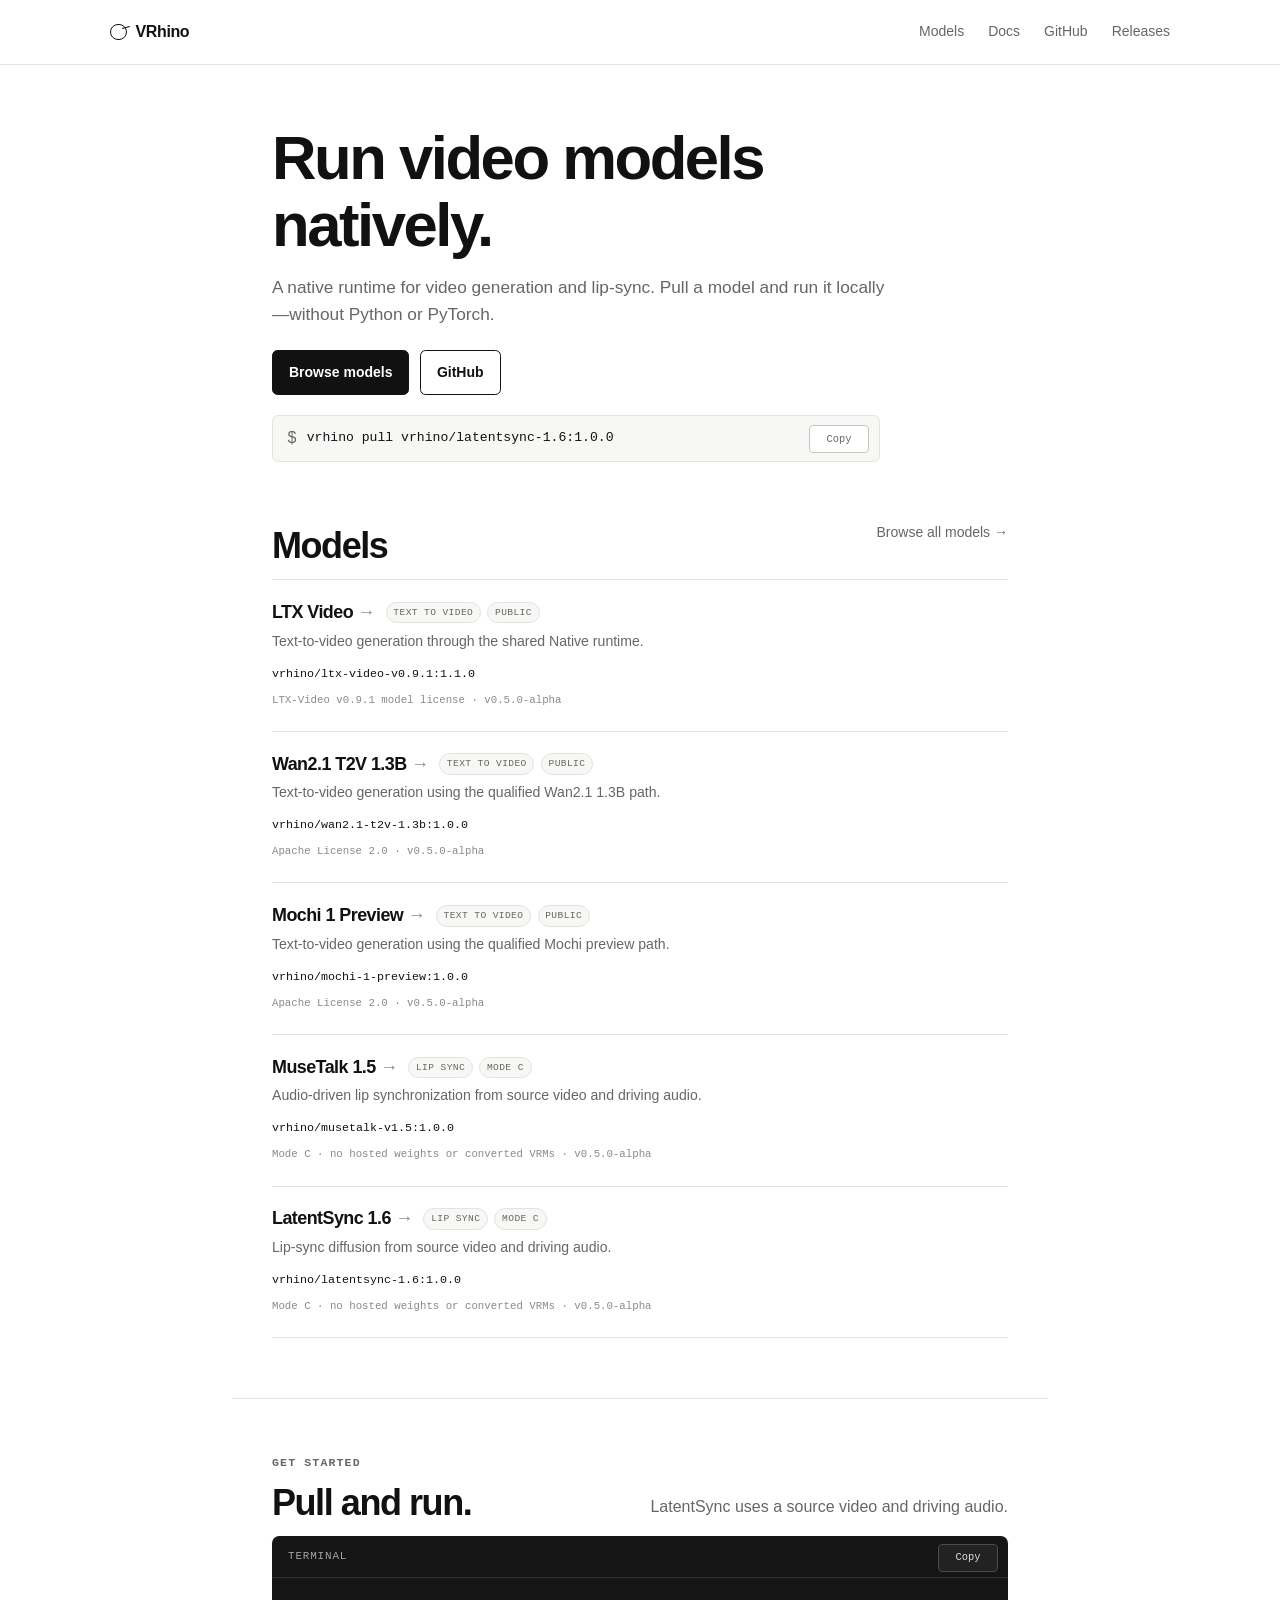
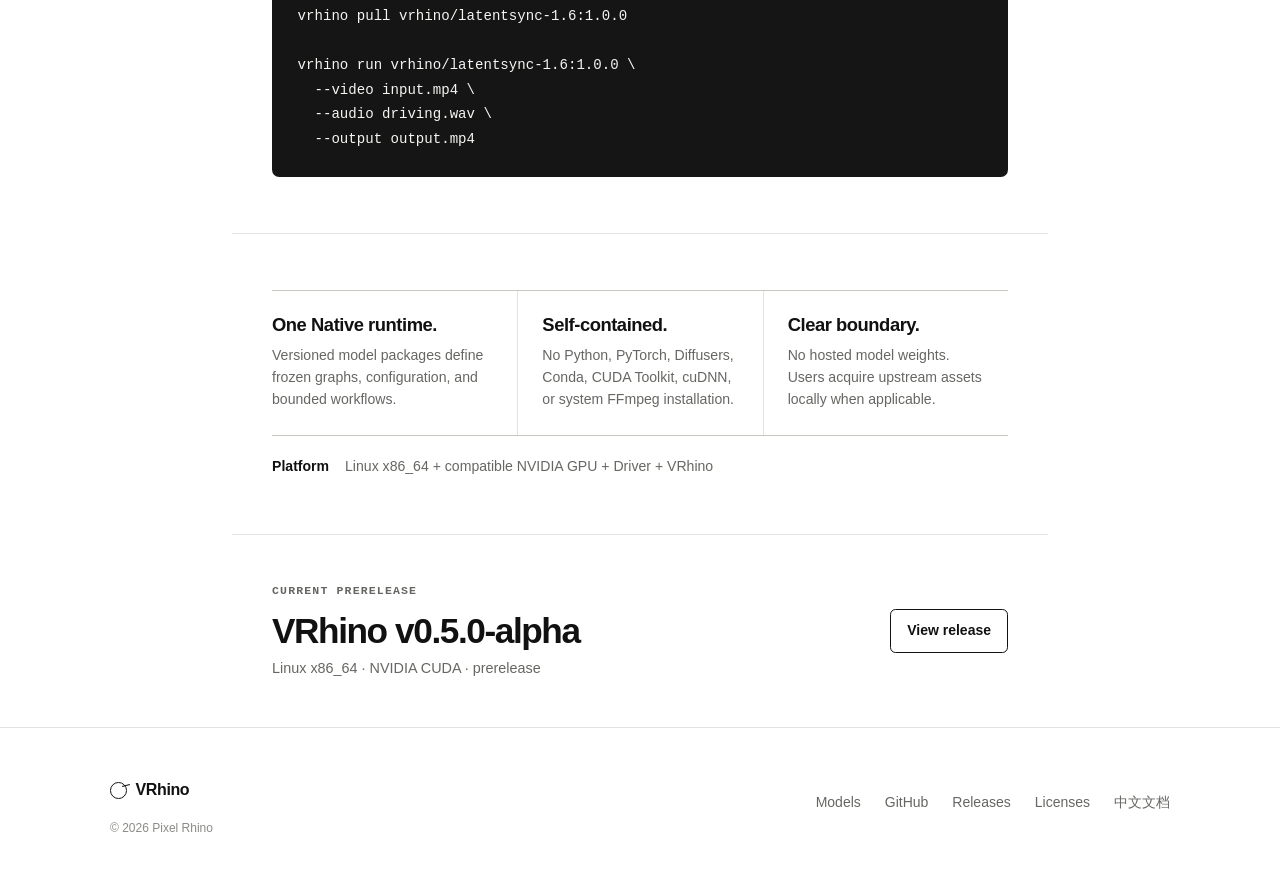
==== commit 161997ec: "site: refine minimal model directory" ====
--- a/index.html
+++ b/index.html
@@ -29,10 +29,9 @@
     </header>
 
     <main id="main-content">
-      <section class="home-hero shell" aria-labelledby="hero-title">
-        <p class="overline">Native runtime for video models</p>
+      <section class="home-hero shell narrow-shell" aria-labelledby="hero-title">
         <h1 id="hero-title">Run video models natively.</h1>
-        <p class="hero-summary">A native runtime for video generation and lip-sync models. Pull models, run locally, keep the workflow simple.</p>
+        <p class="hero-summary">A native runtime for video generation and lip-sync. Pull a model and run it locally—without Python or PyTorch.</p>
         <div class="button-row">
           <a class="button" href="/models/">Browse models</a>
           <a class="button button-secondary" href="https://github.com/pixelrhino-ai/vrhino">GitHub</a>
@@ -43,12 +42,9 @@
         </div>
       </section>
 
-      <section class="models-section shell" id="models" aria-labelledby="models-title">
+      <section class="models-section shell narrow-shell" id="models" aria-labelledby="models-title">
         <div class="section-header compact-header">
-          <div>
-            <p class="overline">Available now</p>
-            <h2 id="models-title">Models</h2>
-          </div>
+          <h2 id="models-title">Models</h2>
           <a class="quiet-link" href="/models/">Browse all models →</a>
         </div>
 
@@ -58,45 +54,45 @@
               <div class="model-title-line"><h3><a href="/models/ltx-video/">LTX Video</a></h3><span class="tag">Text to Video</span><span class="tag">Public</span></div>
               <p>Text-to-video generation through the shared Native runtime.</p>
               <code class="model-id">vrhino/ltx-video-v0.9.1:1.1.0</code>
+              <p class="model-meta">LTX-Video v0.9.1 model license <span aria-hidden="true">·</span> v0.5.0-alpha</p>
             </div>
-            <div class="model-entry-side"><p>Source-backed · local acquisition and conversion</p><p class="model-terms">LTX-Video v0.9.1 model license · v0.5.0-alpha</p><a class="model-link" href="/models/ltx-video/">Details →</a></div>
           </article>
           <article class="model-entry" data-model-id="vrhino/wan2.1-t2v-1.3b:1.0.0" data-category="TEXT TO VIDEO">
             <div class="model-entry-main">
               <div class="model-title-line"><h3><a href="/models/wan2.1/">Wan2.1 T2V 1.3B</a></h3><span class="tag">Text to Video</span><span class="tag">Public</span></div>
               <p>Text-to-video generation using the qualified Wan2.1 1.3B path.</p>
               <code class="model-id">vrhino/wan2.1-t2v-1.3b:1.0.0</code>
+              <p class="model-meta">Apache License 2.0 <span aria-hidden="true">·</span> v0.5.0-alpha</p>
             </div>
-            <div class="model-entry-side"><p>Source-backed · local acquisition and conversion</p><p class="model-terms">Apache License 2.0 · v0.5.0-alpha</p><a class="model-link" href="/models/wan2.1/">Details →</a></div>
           </article>
           <article class="model-entry" data-model-id="vrhino/mochi-1-preview:1.0.0" data-category="TEXT TO VIDEO">
             <div class="model-entry-main">
               <div class="model-title-line"><h3><a href="/models/mochi/">Mochi 1 Preview</a></h3><span class="tag">Text to Video</span><span class="tag">Public</span></div>
               <p>Text-to-video generation using the qualified Mochi preview path.</p>
               <code class="model-id">vrhino/mochi-1-preview:1.0.0</code>
+              <p class="model-meta">Apache License 2.0 <span aria-hidden="true">·</span> v0.5.0-alpha</p>
             </div>
-            <div class="model-entry-side"><p>Source-backed · local acquisition and conversion</p><p class="model-terms">Apache License 2.0 · v0.5.0-alpha</p><a class="model-link" href="/models/mochi/">Details →</a></div>
           </article>
           <article class="model-entry" data-model-id="vrhino/musetalk-v1.5:1.0.0" data-category="LIP SYNC">
             <div class="model-entry-main">
               <div class="model-title-line"><h3><a href="/models/musetalk/">MuseTalk 1.5</a></h3><span class="tag">Lip Sync</span><span class="tag">Mode C</span></div>
               <p>Audio-driven lip synchronization from source video and driving audio.</p>
               <code class="model-id">vrhino/musetalk-v1.5:1.0.0</code>
+              <p class="model-meta">Mode C <span aria-hidden="true">·</span> no hosted weights or converted VRMs <span aria-hidden="true">·</span> v0.5.0-alpha</p>
             </div>
-            <div class="model-entry-side"><p>Mode C · no hosted weights or converted VRMs</p><p class="model-terms">CreativeML OpenRAIL-M, MIT, Apache-2.0 · v0.5.0-alpha</p><a class="model-link" href="/models/musetalk/">Details →</a></div>
           </article>
           <article class="model-entry" data-model-id="vrhino/latentsync-1.6:1.0.0" data-category="LIP SYNC">
             <div class="model-entry-main">
               <div class="model-title-line"><h3><a href="/models/latentsync/">LatentSync 1.6</a></h3><span class="tag">Lip Sync</span><span class="tag">Mode C</span></div>
               <p>Lip-sync diffusion from source video and driving audio.</p>
               <code class="model-id">vrhino/latentsync-1.6:1.0.0</code>
+              <p class="model-meta">Mode C <span aria-hidden="true">·</span> no hosted weights or converted VRMs <span aria-hidden="true">·</span> v0.5.0-alpha</p>
             </div>
-            <div class="model-entry-side"><p>Mode C · no hosted weights or converted VRMs</p><p class="model-terms">CreativeML Open RAIL++-M, MIT, Apache-2.0 · v0.5.0-alpha</p><a class="model-link" href="/models/latentsync/">Details →</a></div>
           </article>
         </div>
       </section>
 
-      <section class="compact-section shell" id="get-started" aria-labelledby="get-started-title">
+      <section class="compact-section shell narrow-shell" id="get-started" aria-labelledby="get-started-title">
         <div class="section-header">
           <div><p class="overline">Get started</p><h2 id="get-started-title">Pull and run.</h2></div>
           <p>LatentSync uses a source video and driving audio.</p>
@@ -112,7 +108,7 @@
         </div>
       </section>
 
-      <section class="compact-section shell" aria-label="Runtime summary">
+      <section class="compact-section shell narrow-shell" aria-label="Runtime summary">
         <div class="fact-grid">
           <article><h2>One Native runtime.</h2><p>Versioned model packages define frozen graphs, configuration, and bounded workflows.</p></article>
           <article><h2>Self-contained.</h2><p>No Python, PyTorch, Diffusers, Conda, CUDA Toolkit, cuDNN, or system FFmpeg installation.</p></article>
@@ -121,7 +117,7 @@
         <p class="platform-line"><strong>Platform</strong> Linux x86_64 + compatible NVIDIA GPU + Driver + VRhino</p>
       </section>
 
-      <section class="release-row shell" aria-labelledby="release-title">
+      <section class="release-row shell narrow-shell" aria-labelledby="release-title">
         <div><p class="overline">Current prerelease</p><h2 id="release-title">VRhino v0.5.0-alpha</h2><p>Linux x86_64 · NVIDIA CUDA · prerelease</p></div>
         <a class="button button-secondary" href="https://github.com/pixelrhino-ai/vrhino/releases/tag/v0.5.0-alpha">View release</a>
       </section>
--- a/assets/css/main.css
+++ b/assets/css/main.css
@@ -100,6 +100,10 @@
   padding-inline: var(--page-pad);
 }
 
+.shell.narrow-shell {
+  width: min(100%, calc(46rem + 2 * var(--page-pad)));
+}
+
 .skip-link {
   position: fixed;
   z-index: 100;
@@ -209,20 +213,20 @@
 
 /* Homepage */
 .home-hero {
-  padding-block: clamp(2.75rem, 5vw, 4rem) 2.25rem;
+  padding-block: clamp(2.75rem, 5vw, 3.75rem) 2rem;
 }
 
 .home-hero h1 {
-  max-width: 15ch;
-  margin-bottom: 1.25rem;
-  font-size: clamp(3rem, 6vw, 4.75rem);
+  max-width: 16ch;
+  margin-bottom: 1rem;
+  font-size: clamp(2.75rem, 6vw, 3.85rem);
 }
 
 .hero-summary {
-  max-width: 44rem;
-  margin-bottom: 1.75rem;
-  color: var(--muted);
-  font-size: clamp(1rem, 1.7vw, 1.2rem);
+  max-width: 39rem;
+  margin-bottom: 1.4rem;
+  color: var(--muted);
+  font-size: clamp(0.98rem, 1.6vw, 1.08rem);
 }
 
 .button-row {
@@ -264,13 +268,13 @@
 .hero-command {
   position: relative;
   display: flex;
-  width: min(100%, 40rem);
-  min-height: 3rem;
+  width: min(100%, 38rem);
+  min-height: 2.75rem;
   align-items: center;
   gap: 0.65rem;
   overflow-x: auto;
-  margin-top: 1.6rem;
-  padding: 0.75rem 5rem 0.75rem 1rem;
+  margin-top: 1.25rem;
+  padding: 0.65rem 5rem 0.65rem 0.9rem;
   border: 1px solid var(--line);
   border-radius: 0.4rem;
   background: var(--surface);
@@ -285,8 +289,7 @@
 }
 
 .models-section {
-  padding-block: 2.5rem 4.5rem;
-  border-top: 1px solid var(--line);
+  padding-block: 1.75rem 3.75rem;
 }
 
 .section-header {
@@ -294,13 +297,13 @@
   align-items: end;
   justify-content: space-between;
   gap: 2rem;
-  margin-bottom: 1.75rem;
+  margin-bottom: 0.8rem;
 }
 
 .section-header h2,
 .compact-header h2 {
   margin-bottom: 0;
-  font-size: clamp(2rem, 4vw, 3rem);
+  font-size: clamp(1.7rem, 4vw, 2.25rem);
 }
 
 .section-header > p {
@@ -313,19 +316,16 @@
   min-height: 2.75rem;
   color: var(--muted);
   font-size: 0.875rem;
-  font-weight: 600;
+  font-weight: 500;
   text-decoration: none;
 }
 
 .model-list {
-  border-top: 1px solid var(--line-strong);
+  border-top: 1px solid var(--line);
 }
 
 .model-entry {
-  display: grid;
-  grid-template-columns: minmax(0, 1fr) minmax(14rem, 19rem);
-  gap: clamp(2rem, 6vw, 5rem);
-  padding-block: 1.65rem;
+  padding-block: 1.35rem 1.45rem;
   border-bottom: 1px solid var(--line);
 }
 
@@ -337,58 +337,63 @@
   display: flex;
   align-items: center;
   flex-wrap: wrap;
-  gap: 0.5rem;
-  margin-bottom: 0.65rem;
+  gap: 0.4rem;
+  margin-bottom: 0.45rem;
 }
 
 .model-title-line h2,
 .model-title-line h3 {
-  margin: 0 0.35rem 0 0;
-  font-size: 1.3rem;
+  margin: 0 0.25rem 0 0;
+  font-size: 1.12rem;
   letter-spacing: -0.03em;
 }
 
 .model-title-line a {
   text-decoration: none;
+}
+
+.model-title-line a::after {
+  margin-left: 0.3rem;
+  color: var(--faint);
+  content: "→";
+  font-weight: 400;
 }
 
 .tag,
 .label {
   display: inline-flex;
-  min-height: 1.55rem;
-  align-items: center;
-  padding: 0.2rem 0.5rem;
+  min-height: 1.35rem;
+  align-items: center;
+  padding: 0.14rem 0.42rem;
   border: 1px solid var(--line);
   border-radius: 999px;
   background: var(--surface);
   color: var(--muted);
   font-family: var(--mono);
-  font-size: 0.64rem;
+  font-size: 0.6rem;
   letter-spacing: 0.04em;
   line-height: 1;
   text-transform: uppercase;
 }
 
-.model-entry-main > p,
-.model-entry-side p {
-  margin-bottom: 0.6rem;
-  color: var(--muted);
-  font-size: 0.92rem;
+.model-entry-main > p {
+  margin-bottom: 0.45rem;
+  color: var(--muted);
+  font-size: 0.88rem;
 }
 
 .model-id {
   color: var(--ink);
-  font-size: 0.76rem;
+  font-size: 0.73rem;
   overflow-wrap: anywhere;
 }
 
-.model-entry-side {
-  align-self: start;
-}
-
-.model-entry-side .model-terms {
+.model-entry-main > .model-meta {
+  margin: 0.45rem 0 0;
   color: var(--faint);
-  font-size: 0.78rem;
+  font-family: var(--mono);
+  font-size: 0.67rem;
+  line-height: 1.5;
 }
 
 .model-link {
@@ -402,7 +407,7 @@
 }
 
 .compact-section {
-  padding-block: 4.5rem;
+  padding-block: 3.5rem;
   border-top: 1px solid var(--line);
 }
 
@@ -523,32 +528,29 @@
 
 /* Models directory */
 .models-hero {
-  padding-block: clamp(3.5rem, 8vw, 6rem) 2.75rem;
+  padding-block: clamp(2.75rem, 6vw, 4rem) 1.75rem;
 }
 
 .models-hero h1 {
-  margin-bottom: 0.75rem;
-  font-size: clamp(3rem, 7vw, 5rem);
+  margin-bottom: 0.55rem;
+  font-size: clamp(2.5rem, 6vw, 3.5rem);
 }
 
 .models-hero > p:last-child {
   max-width: 38rem;
   margin-bottom: 0;
   color: var(--muted);
-  font-size: 1.05rem;
+  font-size: 0.95rem;
 }
 
 .models-directory {
-  padding-bottom: 5rem;
+  padding-bottom: 4rem;
 }
 
 .model-toolbar {
-  display: flex;
-  align-items: center;
-  justify-content: space-between;
-  gap: 1rem;
-  padding-block: 1rem;
-  border-block: 1px solid var(--line);
+  display: grid;
+  gap: 0.75rem;
+  padding-bottom: 1rem;
 }
 
 .filter-group {
@@ -558,11 +560,11 @@
 }
 
 .filter-button {
-  min-height: 2.35rem;
-  padding: 0.45rem 0.75rem;
-  border: 1px solid transparent;
-  border-radius: 0.3rem;
-  background: transparent;
+  min-height: 2rem;
+  padding: 0.3rem 0.7rem;
+  border: 1px solid var(--line);
+  border-radius: 999px;
+  background: var(--paper);
   color: var(--muted);
   cursor: pointer;
   font-size: 0.82rem;
@@ -574,17 +576,17 @@
 }
 
 .filter-button.is-active {
-  border-color: var(--line-strong);
-  background: var(--surface);
-  color: var(--ink);
+  border-color: var(--ink);
+  background: var(--ink);
+  color: var(--paper);
 }
 
 .search-field input {
-  width: min(16rem, 34vw);
-  min-height: 2.45rem;
-  padding: 0.5rem 0.75rem;
-  border: 1px solid var(--line-strong);
-  border-radius: 0.3rem;
+  width: 100%;
+  min-height: 2.8rem;
+  padding: 0.6rem 0.85rem;
+  border: 1px solid var(--line);
+  border-radius: 0.45rem;
   background: var(--paper);
   color: var(--ink);
   font-size: 0.84rem;
@@ -596,7 +598,7 @@
 
 .model-results {
   margin: 0;
-  padding-block: 0.9rem;
+  padding-block: 0.35rem 0.8rem;
   color: var(--faint);
   font-family: var(--mono);
   font-size: 0.72rem;
@@ -609,10 +611,7 @@
 }
 
 .boundary-note {
-  display: grid;
-  grid-template-columns: 12rem 1fr;
-  gap: 2rem;
-  margin-top: 2.5rem;
+  margin-top: 2rem;
   padding-top: 1.25rem;
   border-top: 1px solid var(--line);
 }
@@ -628,7 +627,7 @@
   max-width: 42rem;
   margin-bottom: 0;
   color: var(--muted);
-  font-size: 0.88rem;
+  font-size: 0.82rem;
 }
 
 /* Model detail pages */
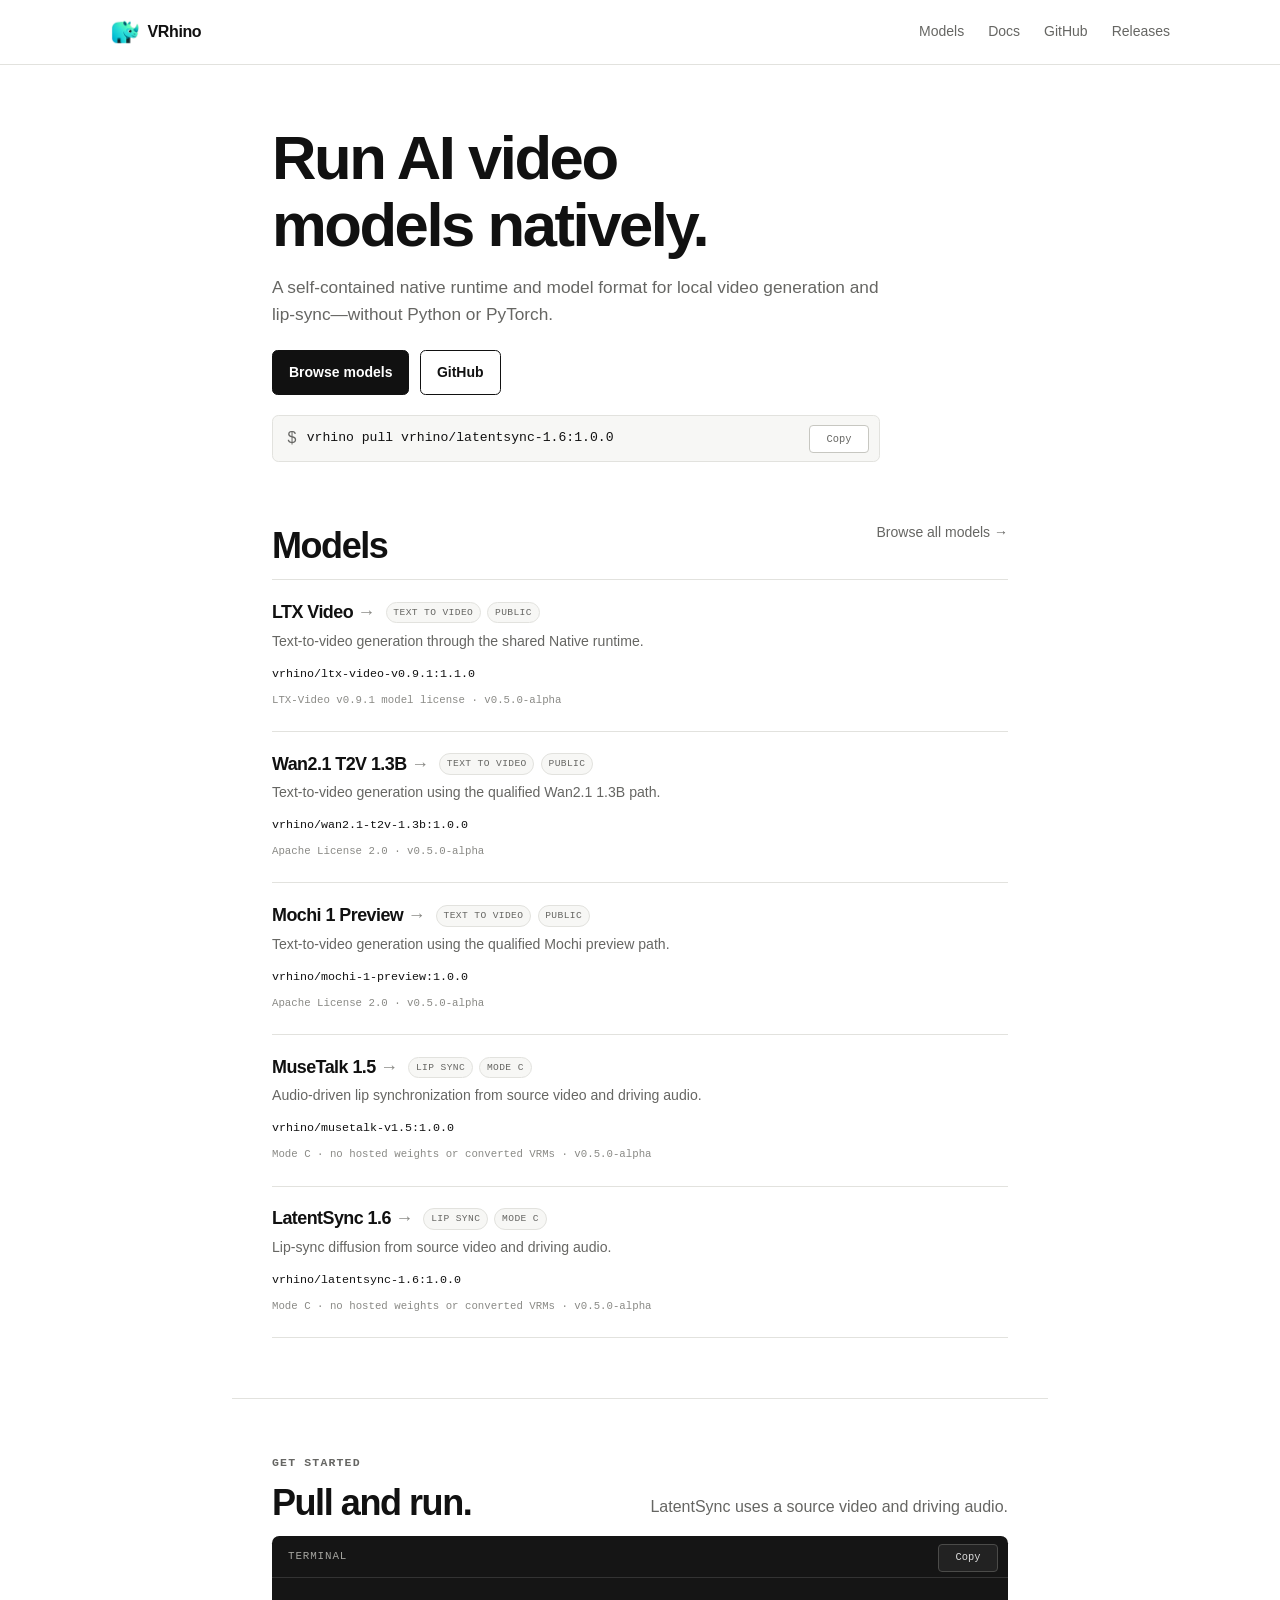
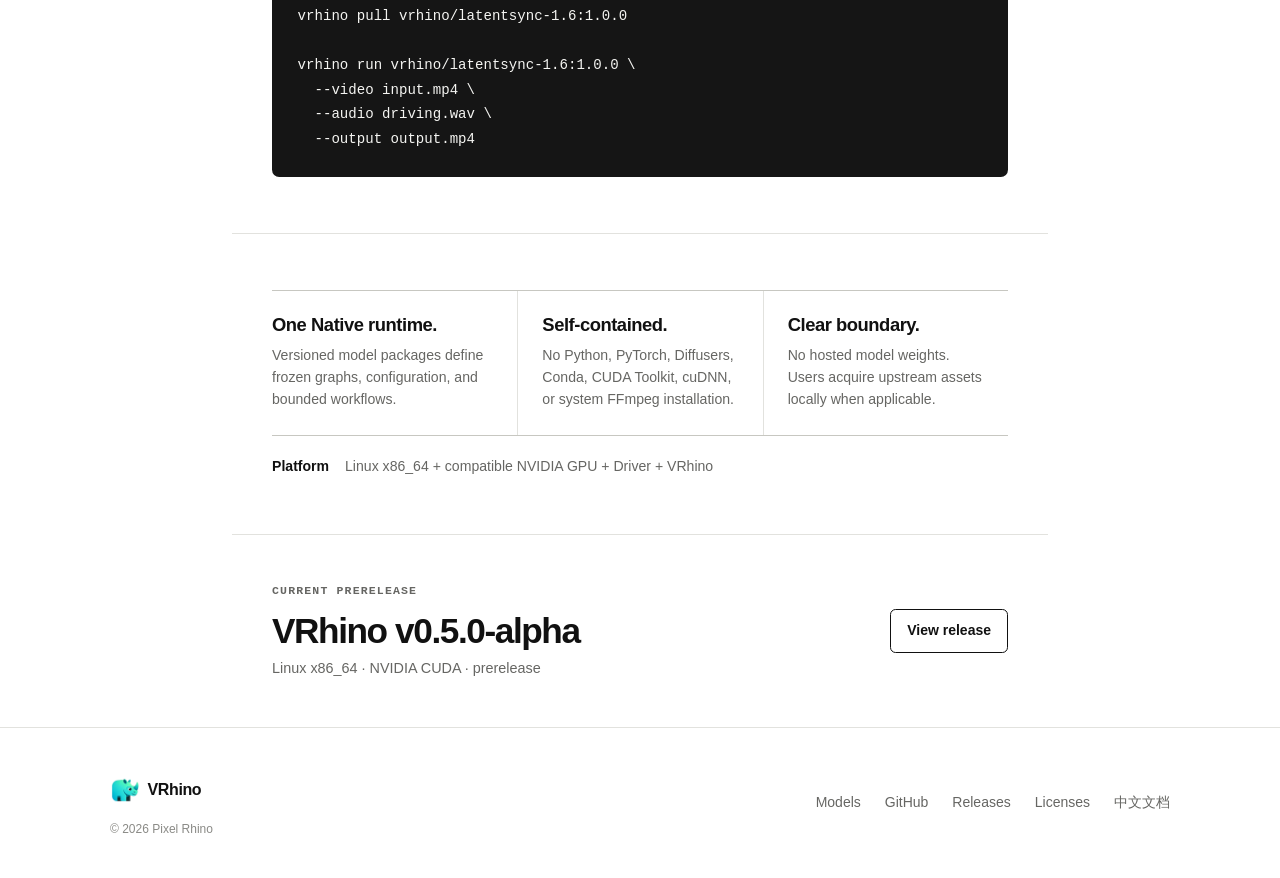
==== commit 79d784c0: "site: clarify VRhino project identity" ====
--- a/index.html
+++ b/index.html
@@ -3,12 +3,12 @@
   <head>
     <meta charset="utf-8">
     <meta name="viewport" content="width=device-width, initial-scale=1">
-    <title>VRhino — Native Runtime for Video Models</title>
-    <meta name="description" content="Run supported video-generation and digital-human models through a self-contained Native runtime without Python or PyTorch.">
+    <title>VRhino — Native Runtime for AI Video Models</title>
+    <meta name="description" content="VRhino is a self-contained native runtime and model format for running AI video models locally without Python or PyTorch.">
     <meta property="og:type" content="website">
     <meta property="og:site_name" content="VRhino">
     <meta property="og:title" content="VRhino — Native Runtime for Video Models">
-    <meta property="og:description" content="Run supported video-generation and digital-human models through a self-contained Native runtime without Python or PyTorch.">
+    <meta property="og:description" content="VRhino is a self-contained native runtime and model format for running AI video models locally without Python or PyTorch.">
     <meta property="og:url" content="https://pixelrhino-ai.github.io/">
     <link rel="canonical" href="https://pixelrhino-ai.github.io/">
     <link rel="stylesheet" href="/assets/css/main.css">
@@ -30,8 +30,8 @@
 
     <main id="main-content">
       <section class="home-hero shell narrow-shell" aria-labelledby="hero-title">
-        <h1 id="hero-title">Run video models natively.</h1>
-        <p class="hero-summary">A native runtime for video generation and lip-sync. Pull a model and run it locally—without Python or PyTorch.</p>
+        <h1 id="hero-title">Run AI video models natively.</h1>
+        <p class="hero-summary">A self-contained native runtime and model format for local video generation and lip-sync—without Python or PyTorch.</p>
         <div class="button-row">
           <a class="button" href="/models/">Browse models</a>
           <a class="button button-secondary" href="https://github.com/pixelrhino-ai/vrhino">GitHub</a>
--- a/assets/css/main.css
+++ b/assets/css/main.css
@@ -145,7 +145,7 @@
   display: inline-flex;
   min-height: 2.75rem;
   align-items: center;
-  gap: 0.55rem;
+  gap: 0.45rem;
   font-size: 1rem;
   font-weight: 700;
   letter-spacing: -0.025em;
@@ -153,21 +153,10 @@
 }
 
 .brand-mark {
-  position: relative;
-  width: 1.05rem;
-  height: 1.05rem;
-  border: 1px solid currentColor;
-  border-radius: 50%;
-}
-
-.brand-mark::after {
-  position: absolute;
-  top: 0.16rem;
-  right: -0.28rem;
-  width: 0.5rem;
-  border-top: 1px solid currentColor;
-  transform: rotate(-16deg);
-  content: "";
+  width: 1.9rem;
+  height: 1.9rem;
+  flex: 0 0 auto;
+  background: url("/assets/img/logo.png") center / contain no-repeat;
 }
 
 .nav-links,
